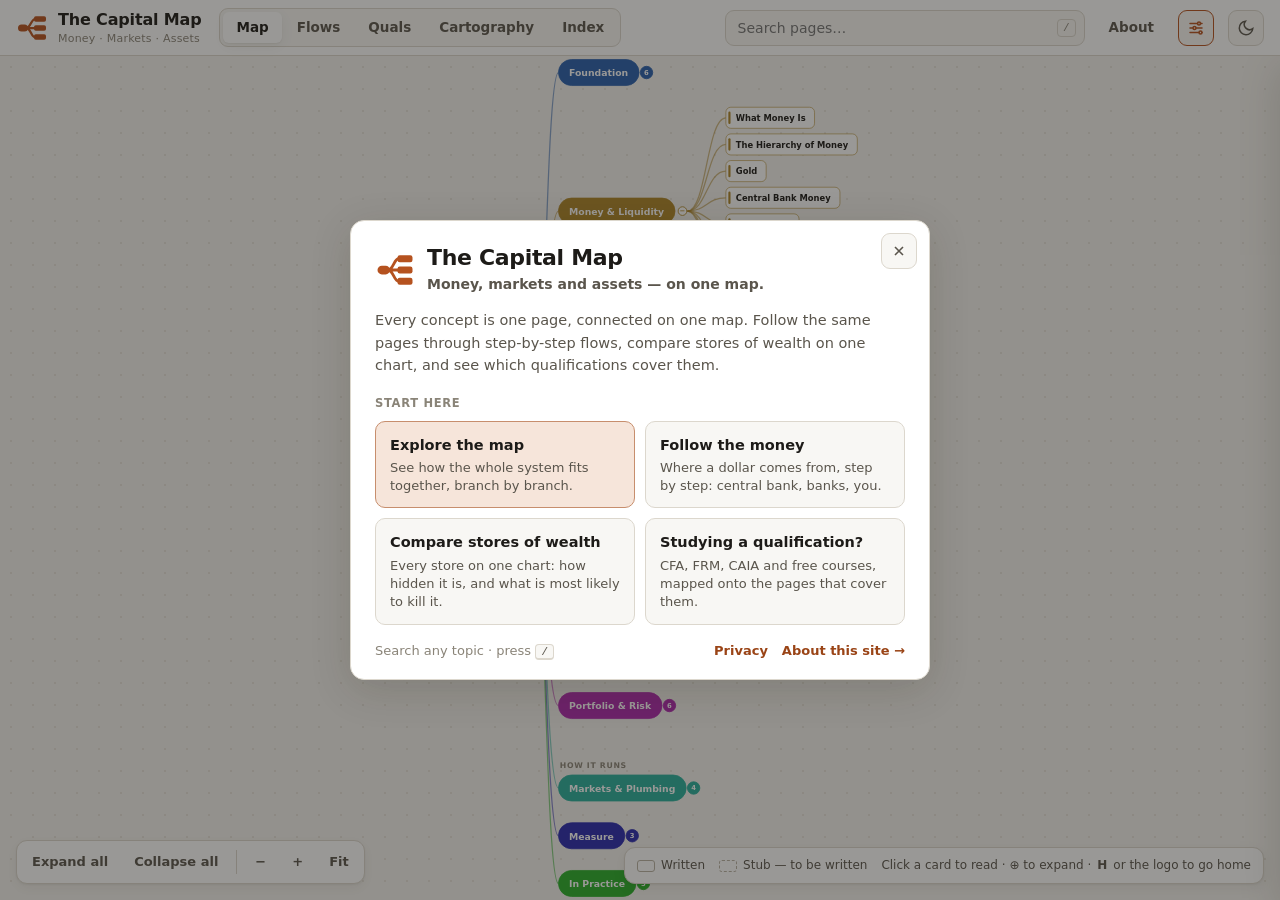
==== index.html @ 1746339b "Merge pull request #10 from wenflip/personal-real-branch Write Human & Social Capital and Real Asset" ====
<!doctype html>
<html lang="en">
<head>
  <meta charset="utf-8">
  <meta name="viewport" content="width=device-width, initial-scale=1">
  <meta name="robots" content="noindex, nofollow, noarchive">
  <title>The Capital Map</title>
  <meta name="description" content="A free, independent reference to money, markets and assets: one connected map of cash, bonds, stocks, real estate, gold and crypto — what each is, and what can kill it.">
  <!-- Link previews (social networks, messaging apps). og:url and og:image must be absolute: change both if the site address changes. -->
  <meta property="og:type" content="website">
  <meta property="og:site_name" content="The Capital Map">
  <meta property="og:title" content="The Capital Map — money, markets and assets on one map">
  <meta property="og:description" content="One connected map of money, markets and assets: what each store of wealth is, whose liability it is, and what can kill it.">
  <meta property="og:url" content="https://thecapitalmap.pages.dev/">
  <meta property="og:image" content="https://thecapitalmap.pages.dev/assets/share.png">
  <meta property="og:image:width" content="1200">
  <meta property="og:image:height" content="630">
  <meta property="og:image:alt" content="The Capital Map: a mind map of money, markets and assets.">
  <meta name="twitter:card" content="summary_large_image">
  <link rel="icon" href="assets/favicon.svg" type="image/svg+xml">
  <link rel="icon" href="assets/favicon-32.png" type="image/png" sizes="32x32">
  <link rel="apple-touch-icon" href="assets/apple-touch-icon.png">
  <meta name="theme-color" content="#b5521f">
  <link rel="stylesheet" href="assets/styles.css">
</head>
<body>
  <header class="topbar">
    <a class="brand" id="home-btn" href="#/map" title="Home — back to the start (H)" aria-label="The Capital Map — home">
      <svg class="brand-mark" viewBox="0 0 64 64" aria-hidden="true">
        <path d="M20 32 C30 32 30 14 38 14 M20 32 L38 32 M20 32 C30 32 30 50 38 50" fill="none" stroke="currentColor" stroke-width="4.5" stroke-linecap="round"/>
        <rect x="4" y="25" width="20" height="14" rx="7" fill="currentColor"/>
        <rect x="36" y="8.5" width="24" height="11" rx="3.5" fill="currentColor"/>
        <rect x="36" y="26.5" width="24" height="11" rx="3.5" fill="currentColor"/>
        <rect x="36" y="44.5" width="24" height="11" rx="3.5" fill="currentColor"/>
      </svg>
      <div class="brand-text">The Capital Map<small>Money · Markets · Assets</small></div>
    </a>
    <nav class="tabs" aria-label="Views">
      <button class="tab" data-view="map" title="Map — press again to go home">Map</button>
      <button class="tab" data-view="flows">Flows</button>
      <button class="tab" data-view="jobs" hidden>Jobs</button>
      <button class="tab" data-view="quals" title="Qualifications">Quals</button>
      <button class="tab" data-view="cartography" title="Cartography of Wealth: stores plotted by risk"><span class="tab-long">Cartography</span><span class="tab-short">Chart</span></button>
      <button class="tab" data-view="index">Index</button>
    </nav>
    <div class="focus-chip" id="focus-chip" hidden>
      <button class="fc-main" data-path="" title="Job focus — open this job">Focus: <b id="focus-chip-label"></b></button>
      <button class="fc-x" id="focus-chip-clear" title="Clear role focus" aria-label="Clear role focus">×</button>
    </div>
    <div class="spacer"></div>
    <div class="search">
      <input id="search" type="search" placeholder="Search pages…" autocomplete="off" aria-label="Search">
      <kbd>/</kbd>
      <div id="results" class="results" role="listbox"></div>
    </div>
    <a class="about-btn" id="about-btn" data-view="about" href="#/about" title="What this site is, and what it isn't">About</a>
    <div class="settings">
      <button id="settings-btn" class="icon-btn" title="View settings" aria-label="View settings" aria-haspopup="true">
        <svg width="18" height="18" viewBox="0 0 24 24" fill="none" stroke="currentColor" stroke-width="2" stroke-linecap="round"><path d="M4 6h10M18 6h2M4 12h4M12 12h8M4 18h12M20 18h0"/><circle cx="16" cy="6" r="2"/><circle cx="10" cy="12" r="2"/><circle cx="18" cy="18" r="2"/></svg>
      </button>
      <div id="settings-menu" class="settings-menu" hidden>
        <div class="sm-title">Depth</div>
        <div class="seg">
          <button data-mode="simple">Core</button>
          <button data-mode="normal">Everything</button>
        </div>
        <p class="sm-note"><b>Core</b> is the essentials. <b>Everything</b> adds the advanced layer (marked ◆) and the "Going deeper" sections.</p>
        <div class="sm-title sm-gap">Job focus</div>
        <div class="seg seg-wrap" id="role-seg"></div>
        <p class="sm-note">Highlights the pages a job needs and dims the rest. Open any job on the <b>Jobs</b> tab and press <b>Focus</b>; jobs you mark ★ as a target are listed here.</p>
        <div class="sm-title sm-gap sm-qual">Qualification focus</div>
        <div class="seg seg-wrap sm-qual" id="qual-seg"></div>
        <p class="sm-note sm-qual">Highlights the pages a qualification covers. Its modules are mapped page by page on the <b>Quals</b> tab.</p>
        <a class="sm-about" data-view="about" href="#/about">About The Capital Map — what this is, and what it isn't →</a>
        <a class="sm-privacy" data-view="privacy" href="#/privacy">Privacy</a>
      </div>
    </div>
    <button id="theme-btn" class="icon-btn" title="Toggle light / dark" aria-label="Toggle theme">
      <svg width="18" height="18" viewBox="0 0 24 24" fill="none" stroke="currentColor" stroke-width="2"><path d="M21 12.8A9 9 0 1 1 11.2 3a7 7 0 0 0 9.8 9.8z"/></svg>
    </button>
  </header>

  <section id="map-view" class="view" aria-label="Mind map">
    <svg id="map-svg"><g id="map-root"></g></svg>
    <div class="map-controls">
      <button data-act="expand">Expand all</button>
      <button data-act="collapse">Collapse all</button>
      <span class="sep"></span>
      <button data-act="zoomout" title="Zoom out">−</button>
      <button data-act="zoomin" title="Zoom in">+</button>
      <button data-act="fit">Fit</button>
    </div>
    <div class="legend">
      <span class="legend-stub"><i></i>Written</span>
      <span class="legend-stub"><i class="stub"></i>Stub — to be written</span>
      <span class="legend-adv"><b class="adv-key">◆</b>Advanced layer</span>
      <span class="legend-role"><i class="focus-key"></i>In focus</span>
      <span>Click a card to read · ⊕ to expand · <b>H</b> or the logo to go home</span>
    </div>
  </section>

  <section id="flows-view" class="view"><div class="scroll"><div class="wrap" id="flows-body"></div></div></section>
  <section id="jobs-view" class="view"><div class="scroll"><div class="wrap" id="jobs-body"></div></div></section>
  <section id="quals-view" class="view"><div class="scroll"><div class="wrap" id="quals-body"></div></div></section>
  <section id="cartography-view" class="view"><div class="scroll"><div class="wrap" id="cartography-body"></div></div></section>
  <section id="index-view" class="view"><div class="scroll"><div class="wrap" id="index-body"></div></div></section>
  <section id="about-view" class="view"><div class="scroll"><div class="wrap" id="about-body"></div></div></section>
  <section id="privacy-view" class="view"><div class="scroll"><div class="wrap" id="privacy-body"></div></div></section>

  <aside id="panel" class="panel" aria-label="Page">
    <div class="panel-resize" id="panel-resize" role="separator" aria-orientation="vertical" aria-label="Drag to resize the page panel" title="Drag to resize · double-click to reset"></div>
    <div class="panel-bar">
      <div class="crumbs" id="crumbs"></div>
      <button class="icon-btn" id="panel-close" title="Close (Esc)" aria-label="Close page">
        <svg width="16" height="16" viewBox="0 0 24 24" fill="none" stroke="currentColor" stroke-width="2.4"><path d="M6 6l12 12M18 6L6 18"/></svg>
      </button>
    </div>
    <div class="panel-body" id="panel-body"></div>
  </aside>

  <!-- Welcome guide: first visit to the home page only (never on a deep link). Reopen it from About. -->
  <div class="wc" id="welcome" hidden>
    <div class="wc-backdrop" id="wc-backdrop"></div>
    <div class="wc-card" role="dialog" aria-modal="true" aria-labelledby="wc-title" aria-describedby="wc-desc" tabindex="-1">
      <button class="icon-btn wc-x" id="wc-close" title="Close (Esc)" aria-label="Close the welcome guide">
        <svg width="16" height="16" viewBox="0 0 24 24" fill="none" stroke="currentColor" stroke-width="2.4"><path d="M6 6l12 12M18 6L6 18"/></svg>
      </button>
      <div class="wc-brand">
        <svg class="brand-mark" viewBox="0 0 64 64" aria-hidden="true">
          <path d="M20 32 C30 32 30 14 38 14 M20 32 L38 32 M20 32 C30 32 30 50 38 50" fill="none" stroke="currentColor" stroke-width="4.5" stroke-linecap="round"/>
          <rect x="4" y="25" width="20" height="14" rx="7" fill="currentColor"/>
          <rect x="36" y="8.5" width="24" height="11" rx="3.5" fill="currentColor"/>
          <rect x="36" y="26.5" width="24" height="11" rx="3.5" fill="currentColor"/>
          <rect x="36" y="44.5" width="24" height="11" rx="3.5" fill="currentColor"/>
        </svg>
        <div>
          <h2 id="wc-title">The Capital Map</h2>
          <p class="wc-tag">Money, markets and assets — on one map.</p>
        </div>
      </div>
      <p class="wc-desc" id="wc-desc">Every concept is one page, connected on one map. Follow the same pages through step-by-step flows, compare stores of wealth on one chart, and see which qualifications cover them.</p>
      <div class="wc-label" id="wc-start">Start here</div>
      <nav class="wc-choices" aria-labelledby="wc-start">
        <a class="wc-choice primary" href="#/map" data-wc="map"><b>Explore the map</b><span>See how the whole system fits together, branch by branch.</span></a>
        <a class="wc-choice" href="#/flows/where-money-comes-from" data-wc="flow"><b>Follow the money</b><span>Where a dollar comes from, step by step: central bank, banks, you.</span></a>
        <a class="wc-choice" href="#/cartography" data-wc="cartography"><b>Compare stores of wealth</b><span>Every store on one chart: how hidden it is, and what is most likely to kill it.</span></a>
        <a class="wc-choice" href="#/quals" data-wc="quals"><b>Studying a qualification?</b><span>CFA, FRM, CAIA and free courses, mapped onto the pages that cover them.</span></a>
      </nav>
      <p class="wc-foot"><span>Search any topic<span class="wc-kbd"> · press <kbd>/</kbd></span></span><span class="wc-links"><a href="#/privacy" data-wc="privacy">Privacy</a><a href="#/about" data-wc="about">About this site →</a></span></p>
    </div>
  </div>

  <script src="data.js"></script>
  <script src="assets/app.js"></script>
</body>
</html>
---- assets/styles.css ----
/* The Supply Map — styles */
:root {
  --bg: #f4f2ee;
  --bg-grid: #e6e2da;
  --surface: #ffffff;
  --surface-2: #f8f7f4;
  --border: #dcd7cd;
  --border-strong: #b9b2a4;
  --text: #1d1b18;
  --text-2: #5a554c;
  --text-3: #8a8478;
  --accent: #b5521f;
  --accent-soft: #f6e5da;
  --link: #9a4416;
  --shadow: 0 1px 2px rgba(40, 30, 10, .06), 0 4px 14px rgba(40, 30, 10, .06);
  --shadow-lg: 0 10px 40px rgba(40, 30, 10, .16);
  --code-bg: #f1eee8;
  --header-h: 56px;
  --panel-min: 540px;
  --panel-w: var(--panel-custom, var(--panel-min));
  --radius: 10px;
  --font: "Segoe UI", system-ui, -apple-system, "Helvetica Neue", Arial, sans-serif;
  --mono: "Cascadia Mono", "SF Mono", Consolas, "Liberation Mono", monospace;
  --l: 42%; --s: 62%;            /* branch colour lightness / saturation */
  --l-soft: 94%;
  --on-color: #ffffff;
}
@media (prefers-color-scheme: dark) {
  :root:not([data-theme="light"]) {
    --bg: #15171a; --bg-grid: #23262b; --surface: #1d2024; --surface-2: #23272c;
    --border: #33373e; --border-strong: #4a5059; --text: #ece9e3; --text-2: #b4afa6; --text-3: #7f7a72;
    --accent: #e58a55; --accent-soft: #3a2a20; --link: #f0a070; --code-bg: #2a2e34;
    --shadow: 0 1px 2px rgba(0,0,0,.3), 0 4px 14px rgba(0,0,0,.25); --shadow-lg: 0 10px 40px rgba(0,0,0,.5);
    --l: 64%; --s: 55%; --l-soft: 20%; --on-color: #15171a;
  }
}
:root[data-theme="dark"] {
  --bg: #15171a; --bg-grid: #23262b; --surface: #1d2024; --surface-2: #23272c;
  --border: #33373e; --border-strong: #4a5059; --text: #ece9e3; --text-2: #b4afa6; --text-3: #7f7a72;
  --accent: #e58a55; --accent-soft: #3a2a20; --link: #f0a070; --code-bg: #2a2e34;
  --shadow: 0 1px 2px rgba(0,0,0,.3), 0 4px 14px rgba(0,0,0,.25); --shadow-lg: 0 10px 40px rgba(0,0,0,.5);
  --l: 64%; --s: 55%; --l-soft: 20%; --on-color: #15171a;
}

* { box-sizing: border-box; }
html, body { margin: 0; height: 100%; }
body {
  background: var(--bg); color: var(--text); font-family: var(--font);
  font-size: 15px; line-height: 1.55; overflow: hidden;
  -webkit-font-smoothing: antialiased;
}
button { font: inherit; color: inherit; cursor: pointer; }

:where(a) { color: var(--link); }
/* Navigation elements are real links (so Ctrl/Cmd+click opens a new tab) but look exactly like the buttons
   they replaced. :where() keeps this at zero specificity, so every class-based rule still wins. */
:where(a:not(.wl)[data-page], a[data-path], a[data-qual], a[data-flow], a[data-mapto], a.result) {
  color: inherit; text-decoration: none; cursor: pointer; font: inherit; display: inline-block; box-sizing: border-box;
}
/* buttons centre their content vertically when stretched by a grid; the card links that replaced them do the same */
a.flow-card { display: flex; flex-direction: column; justify-content: center; }
a.flow-card .meta > .progress:first-child { margin-top: 0; }   /* margins no longer collapse inside a flex card */

/* ---------- Header ---------- */
.topbar {
  position: fixed; inset: 0 0 auto 0; height: var(--header-h); z-index: 30;
  display: flex; align-items: center; gap: 14px; padding: 0 16px;
  background: var(--surface); border-bottom: 1px solid var(--border);
}
.brand { display: flex; align-items: center; gap: 10px; font-weight: 800; font-size: 16px; letter-spacing: -.01em; white-space: nowrap; }
.brand-mark { width: 32px; height: 32px; color: var(--accent); flex: none; }
.brand small { display: block; font-weight: 500; color: var(--text-3); font-size: 11px; letter-spacing: .02em; margin-top: -3px; }
.tabs { display: flex; gap: 2px; background: var(--surface-2); border: 1px solid var(--border); border-radius: 9px; padding: 3px; }
.tab {
  border: 0; background: transparent; padding: 5px 13px; border-radius: 6px;
  color: var(--text-2); font-weight: 600; font-size: 13.5px;
}
.tab:hover { color: var(--text); }
.tab.active { background: var(--surface); color: var(--text); box-shadow: var(--shadow); }
.spacer { flex: 1; }

.search { position: relative; width: min(360px, 34vw); }
.search input {
  width: 100%; height: 36px; border-radius: 9px; border: 1px solid var(--border);
  background: var(--surface-2); color: var(--text); padding: 0 34px 0 12px; font: inherit; font-size: 14px; outline: none;
}
.search input:focus { border-color: var(--accent); background: var(--surface); }
.search kbd {
  position: absolute; right: 9px; top: 9px; font-family: var(--mono); font-size: 11px; color: var(--text-3);
  border: 1px solid var(--border); border-radius: 4px; padding: 0 5px; line-height: 16px;
}
.results {
  position: absolute; top: 42px; left: 0; right: 0; max-height: 60vh; overflow: auto;
  background: var(--surface); border: 1px solid var(--border); border-radius: 10px; box-shadow: var(--shadow-lg);
  padding: 4px; display: none;
}
.results.open { display: block; }
.result { display: block; width: 100%; text-align: left; border: 0; background: transparent; padding: 8px 10px; border-radius: 7px; }
.result.sel, .result:hover { background: var(--accent-soft); }
.result .r-title { font-weight: 600; display: flex; gap: 8px; align-items: center; }
.result .r-sub { font-size: 12.5px; color: var(--text-2); white-space: nowrap; overflow: hidden; text-overflow: ellipsis; }
.result .r-dot { width: 8px; height: 8px; border-radius: 50%; flex: none; }
.results .empty { padding: 10px; color: var(--text-3); font-size: 13px; }
.icon-btn {
  width: 36px; height: 36px; border-radius: 9px; border: 1px solid var(--border); background: var(--surface-2);
  display: grid; place-items: center; color: var(--text-2);
}
.icon-btn:hover { color: var(--text); border-color: var(--border-strong); }

/* ---------- Views ---------- */
.view { position: fixed; top: var(--header-h); left: 0; right: 0; bottom: 0; display: none; }
.view.active { display: block; }
body.panel-open .view { right: var(--panel-w); }

/* Map */
#map-view { overflow: hidden; cursor: grab; touch-action: none;
  background-color: var(--bg);
  background-image: radial-gradient(var(--bg-grid) 1.2px, transparent 1.2px);
  background-size: 22px 22px; }
#map-view.dragging { cursor: grabbing; }
#map-svg { width: 100%; height: 100%; display: block; user-select: none; }
.link-path { fill: none; stroke-width: 2; opacity: .55; }
.node { cursor: pointer; }
.node-box { stroke-width: 1.2; transition: filter .15s; }
.node:hover .node-box { filter: drop-shadow(0 3px 8px rgba(0,0,0,.18)); }
.node-label { font-size: 13.5px; font-weight: 600; fill: var(--text); dominant-baseline: central; pointer-events: none; }
.node-sub { font-size: 11px; fill: var(--text-3); font-family: var(--mono); dominant-baseline: central; pointer-events: none; }
.node.stub .node-label { fill: var(--text-3); font-weight: 500; }
.node.stub .node-box { stroke-dasharray: 4 3; }
.node.root .node-label { font-size: 17px; font-weight: 800; fill: var(--surface); }
.node.branch .node-label { font-size: 15px; font-weight: 700; fill: var(--on-color); }
.node.selected .node-box { stroke: var(--text) !important; stroke-width: 2.4; }
.node.hit .node-box { stroke: var(--accent) !important; stroke-width: 2.4; }
.toggle { cursor: pointer; }
.toggle circle { stroke-width: 1.4; }
.toggle text { font-size: 11px; font-weight: 700; dominant-baseline: central; text-anchor: middle; pointer-events: none; }
.toggle:hover circle { stroke-width: 2.4; }

.map-controls {
  position: absolute; left: 16px; bottom: 16px; display: flex; gap: 6px; flex-wrap: wrap;
  background: var(--surface); border: 1px solid var(--border); border-radius: 11px; padding: 5px; box-shadow: var(--shadow);
}
.map-controls button {
  border: 0; background: transparent; padding: 6px 10px; border-radius: 7px; font-size: 13px; font-weight: 600; color: var(--text-2);
}
.map-controls button:hover { background: var(--surface-2); color: var(--text); }
.map-controls .sep { width: 1px; background: var(--border); margin: 4px 2px; }
.legend {
  position: absolute; right: 16px; bottom: 16px; background: var(--surface); border: 1px solid var(--border);
  border-radius: 11px; padding: 8px 12px; box-shadow: var(--shadow); font-size: 12px; color: var(--text-2);
  display: flex; gap: 14px; align-items: center;
}
.legend span { display: inline-flex; align-items: center; gap: 6px; }
.legend i { width: 18px; height: 12px; border-radius: 3px; border: 1.5px solid var(--border-strong); background: var(--surface); }
.legend i.stub { border-style: dashed; }

/* Scrollable views (flows, index) */
.scroll { overflow: auto; height: 100%; }
.wrap { max-width: 1180px; margin: 0 auto; padding: 28px 24px 80px; }
.view-title { font-size: 26px; font-weight: 800; letter-spacing: -.02em; margin: 0 0 4px; }
.view-sub { color: var(--text-2); margin: 0 0 24px; }

/* Flow list */
.flow-cards { display: grid; grid-template-columns: repeat(auto-fill, minmax(280px, 1fr)); gap: 14px; }
.flow-card {
  text-align: left; border: 1px solid var(--border); background: var(--surface); border-radius: var(--radius);
  padding: 16px 18px; box-shadow: var(--shadow);
}
.flow-card:hover { border-color: var(--accent); }
.flow-card h3 { margin: 0 0 4px; font-size: 16px; }
.flow-card p { margin: 0; color: var(--text-2); font-size: 13.5px; }
.flow-card .meta { margin-top: 10px; font-size: 12px; color: var(--text-3); }

/* Flow detail */
.back { border: 0; background: none; color: var(--text-2); padding: 0; margin-bottom: 10px; font-weight: 600; font-size: 13px; }
.back:hover { color: var(--text); }
.flow-intro { color: var(--text-2); max-width: 820px; }
.flow-intro p { margin: 0 0 10px; }
.lanes { margin: 20px 0 24px; overflow-x: auto; padding-bottom: 8px; }
.lane-grid { display: grid; gap: 0; min-width: max-content; }
.lane-label {
  position: sticky; left: 0; z-index: 2; background: var(--bg);
  font-size: 11px; font-weight: 700; text-transform: uppercase; letter-spacing: .06em; color: var(--text-3);
  padding: 10px 14px 10px 0; display: flex; align-items: center; border-top: 1px solid var(--border);
}
.lane-label.head { border-top: 0; }
.step-head { padding: 0 10px 10px; position: relative; }
.step-card {
  width: 168px; border: 1.5px solid var(--border); background: var(--surface); border-radius: 10px; padding: 10px 12px;
  text-align: left; box-shadow: var(--shadow); display: block; position: relative;
}
.step-card.linked:hover { border-color: var(--accent); }
.step-card .n { font-size: 11px; font-weight: 800; color: var(--accent); letter-spacing: .05em; }
.step-card .t { font-weight: 700; font-size: 14px; line-height: 1.3; }
.step-head:not(.last)::after {
  content: ""; position: absolute; right: -7px; top: 34px; width: 14px; height: 2px; background: var(--border-strong);
}
.step-head:not(.last)::before {
  content: ""; position: absolute; right: -8px; top: 30px; border: 5px solid transparent; border-left: 7px solid var(--border-strong);
}
.cell { padding: 10px; font-size: 13px; border-top: 1px solid var(--border); color: var(--text-2); width: 188px; }
.cell code, .cell.mono { font-family: var(--mono); font-size: 12.5px; color: var(--text); }
.cell.yes { color: var(--text); font-weight: 600; }
.cell .none { color: var(--text-3); }

/* Index */
.index-grid { columns: 3 300px; column-gap: 28px; }
.index-group { break-inside: avoid; margin-bottom: 22px; }
.index-group h3 { margin: 0 0 6px; font-size: 13px; text-transform: uppercase; letter-spacing: .06em; display: flex; align-items: center; gap: 8px; }
.index-group h3 i { width: 10px; height: 10px; border-radius: 3px; }
.index-group :is(button, a) {
  display: block; width: 100%; text-align: left; border: 0; background: none; padding: 3px 0; color: var(--text);
  font-size: 14px;
}
.index-group :is(button, a):hover { color: var(--link); }
.index-group :is(button, a).stub { color: var(--text-3); }
.index-group :is(button, a) .tc { font-family: var(--mono); font-size: 11.5px; color: var(--text-3); margin-left: 6px; }
.tcode-table { width: 100%; border-collapse: collapse; font-size: 14px; background: var(--surface); border-radius: var(--radius); overflow: hidden; box-shadow: var(--shadow); }
.tcode-table th, .tcode-table td { text-align: left; padding: 7px 12px; border-bottom: 1px solid var(--border); }
.tcode-table th { font-size: 12px; text-transform: uppercase; letter-spacing: .05em; color: var(--text-3); background: var(--surface-2); }
.tcode-table td:first-child { font-family: var(--mono); font-weight: 700; white-space: nowrap; }
.tcode-table :is(button, a) { border: 0; background: none; padding: 0; color: var(--link); text-align: left; }
h2.section { font-size: 18px; margin: 34px 0 12px; }

/* ---------- Page panel ---------- */
.panel {
  position: fixed; top: var(--header-h); right: 0; bottom: 0; width: var(--panel-w); z-index: 20;
  background: var(--surface); border-left: 1px solid var(--border); box-shadow: var(--shadow-lg);
  transform: translateX(100%); transition: transform .22s ease; display: flex; flex-direction: column;
}
body.panel-open .panel { transform: none; }
.panel-bar { display: flex; align-items: center; gap: 6px; padding: 10px 12px 10px 18px; border-bottom: 1px solid var(--border); }
.crumbs { flex: 1; font-size: 12.5px; color: var(--text-3); overflow: hidden; white-space: nowrap; text-overflow: ellipsis; }
.crumbs :is(button, a) { border: 0; background: none; padding: 0; color: var(--text-2); font-size: 12.5px; }
.crumbs :is(button, a):hover { color: var(--link); text-decoration: underline; }
.crumbs .sepr { margin: 0 5px; }
.panel-body { overflow: auto; padding: 20px 26px 60px; flex: 1; }
.p-branch { font-size: 11.5px; font-weight: 800; letter-spacing: .08em; text-transform: uppercase; }
.p-title { font-size: 26px; font-weight: 800; letter-spacing: -.02em; line-height: 1.2; margin: 4px 0 6px; }
.p-summary { color: var(--text-2); margin: 0 0 12px; font-size: 15.5px; }
.chips { display: flex; flex-wrap: wrap; gap: 6px; margin-bottom: 16px; }
.chip {
  font-family: var(--mono); font-size: 12px; padding: 2px 8px; border-radius: 6px;
  background: var(--code-bg); border: 1px solid var(--border); color: var(--text);
}
.chip.fiori { background: transparent; color: var(--text-2); font-family: var(--font); }
.chip.tag { font-family: var(--font); background: transparent; color: var(--text-3); border-style: dashed; }
.stub-note {
  border: 1.5px dashed var(--border-strong); border-radius: 9px; padding: 10px 14px; color: var(--text-2);
  font-size: 13.5px; margin-bottom: 16px; background: var(--surface-2);
}
.content h2 {
  font-size: 12px; text-transform: uppercase; letter-spacing: .08em; color: var(--text-3);
  margin: 26px 0 8px; padding-bottom: 6px; border-bottom: 1px solid var(--border);
}
.content h3 { font-size: 15px; margin: 18px 0 6px; }
.content p { margin: 0 0 10px; }
.content ul, .content ol { margin: 0 0 12px; padding-left: 22px; }
.content li { margin: 3px 0; }
.content code { font-family: var(--mono); font-size: 13px; background: var(--code-bg); padding: 1px 5px; border-radius: 4px; }
.content pre { background: var(--code-bg); padding: 12px 14px; border-radius: 8px; overflow: auto; font-size: 13px; }
.content pre code { background: none; padding: 0; }
.content blockquote {
  margin: 12px 0; padding: 10px 14px; border-left: 4px solid var(--accent); background: var(--accent-soft);
  border-radius: 0 8px 8px 0;
}
.content blockquote p:last-child { margin: 0; }
.tablewrap { overflow-x: auto; margin: 6px 0 14px; }
.content table { border-collapse: collapse; font-size: 13.5px; min-width: 100%; }
.content th, .content td { border: 1px solid var(--border); padding: 6px 9px; text-align: left; vertical-align: top; }
.content th { background: var(--surface-2); font-size: 12.5px; }
a.wl { color: var(--link); text-decoration: none; border-bottom: 1px solid color-mix(in srgb, var(--link) 35%, transparent); font-weight: 600; }
a.wl:hover { border-bottom-color: var(--link); }
.wl.broken { color: #c0392b; text-decoration: line-through; }
.qa { border: 1px solid var(--border); border-radius: 10px; padding: 12px 14px; margin: 10px 0; background: var(--surface-2); }
.qa .q { font-weight: 600; margin: 0 0 6px; }
.qa .q::before { content: "Q  "; color: var(--accent); font-weight: 800; }
.qa summary { cursor: pointer; color: var(--link); font-weight: 600; font-size: 13.5px; }
.qa details p { margin: 8px 0 0; }
.p-section { margin-top: 28px; }
.p-section h4 { font-size: 12px; text-transform: uppercase; letter-spacing: .08em; color: var(--text-3); margin: 0 0 8px; }
.p-list { display: flex; flex-wrap: wrap; gap: 6px; }
.p-list :is(button, a) {
  border: 1px solid var(--border); background: var(--surface-2); border-radius: 7px; padding: 4px 10px; font-size: 13px;
  display: inline-flex; align-items: center; gap: 6px;
}
.p-list :is(button, a):hover { border-color: var(--accent); }
.p-list :is(button, a).stub { color: var(--text-3); border-style: dashed; }
.p-list .dot { width: 7px; height: 7px; border-radius: 50%; }
.p-list .none { color: var(--text-3); font-size: 13px; }
.panel-actions { display: flex; gap: 8px; margin: 30px 0 18px; }
.btn {
  border: 1px solid var(--border); background: var(--surface-2); border-radius: 8px; padding: 6px 12px; font-size: 13px; font-weight: 600;
}
.btn:hover { border-color: var(--accent); }
.footer-note { margin-top: 8px; font-size: 11.5px; color: var(--text-3); }

/* ---------- Small screens ---------- */
@media (max-width: 860px) {
  :root { --panel-w: 100vw; }
  body.panel-open .view { right: 0; }
  .brand small, .search kbd, .legend { display: none; }
  .search { width: auto; flex: 1; }
  .spacer { display: none; }
  .tab { padding: 5px 9px; }
  .topbar { gap: 8px; padding: 0 10px; }
  .brand-text { display: none; }
}

body.panel-open .legend { display: none; }
#flows-view .wrap { max-width: 1420px; }
.flow-intro { max-width: 860px; }
.index-group h3 :is(button, a) { all: unset; cursor: pointer; }
.index-group h3 :is(button, a):hover { color: var(--link); }
.flow-area { margin: 26px 0 12px; font-size: 13px; text-transform: uppercase; letter-spacing: .07em; color: var(--text-3); }
.flow-area:first-of-type { margin-top: 6px; }
.lanes-wrap { position: relative; }
.lanes-wrap.fade::after {
  content: ""; position: absolute; top: 0; right: 0; bottom: 8px; width: 70px; pointer-events: none;
  background: linear-gradient(to right, transparent, var(--bg));
}
.lanes-hint { margin: 18px 0 -10px; font-size: 12.5px; font-weight: 600; color: var(--text-3); }

/* Resizable page panel (desktop only) */
.panel-resize {
  position: absolute; left: -5px; top: 0; bottom: 0; width: 10px; z-index: 3;
  cursor: col-resize; touch-action: none;
}
.panel-resize::after {
  content: ""; position: absolute; left: 4px; top: 0; bottom: 0; width: 2px;
  background: transparent; transition: background .15s;
}
.panel-resize:hover::after, body.resizing .panel-resize::after { background: var(--accent); }
body.resizing { cursor: col-resize; user-select: none; }
body.resizing .panel, body.resizing .view { transition: none; }
@media (max-width: 860px) { .panel-resize { display: none; } }

/* ---------- View mode ---------- */
.settings { position: relative; }
#settings-btn.on { color: var(--accent); border-color: var(--accent); }
.settings-menu {
  position: absolute; right: 0; top: 44px; width: 270px; z-index: 40;
  background: var(--surface); border: 1px solid var(--border); border-radius: 12px; box-shadow: var(--shadow-lg); padding: 12px;
}
.sm-title { font-size: 11px; font-weight: 800; letter-spacing: .08em; text-transform: uppercase; color: var(--text-3); margin-bottom: 8px; }
.seg { display: flex; background: var(--surface-2); border: 1px solid var(--border); border-radius: 9px; padding: 3px; }
.seg button { flex: 1; border: 0; background: transparent; padding: 6px 8px; border-radius: 6px; font-weight: 600; font-size: 13px; color: var(--text-2); }
.seg button.active { background: var(--surface); color: var(--text); box-shadow: var(--shadow); }
.sm-note { margin: 10px 0 0; font-size: 12.5px; color: var(--text-2); line-height: 1.5; }
.adv-mark { stroke: var(--surface); stroke-width: 1.5; }
.adv-pill { display: inline-block; font-size: 11px; font-weight: 800; letter-spacing: .06em; text-transform: uppercase; color: var(--accent); border: 1.5px solid var(--accent); border-radius: 6px; padding: 1px 7px; margin: 0 0 12px; }
.adv-tag { font-size: 10.5px; font-weight: 700; text-transform: uppercase; letter-spacing: .05em; color: var(--accent); }
.adv-note .linkish { border: 0; background: none; padding: 0; color: var(--link); font-weight: 700; text-decoration: underline; }
.deeper { margin-top: 30px; padding: 4px 16px 10px; border: 1.5px dashed color-mix(in srgb, var(--accent) 55%, transparent); border-radius: 12px; background: color-mix(in srgb, var(--accent-soft) 45%, transparent); }
.deeper-tag { display: inline-block; margin-top: 12px; font-size: 11px; font-weight: 800; letter-spacing: .07em; text-transform: uppercase; color: var(--accent); }
.deeper > h2:first-of-type { margin-top: 6px; }
.index-group :is(button, a).adv::after { content: " ◆"; color: var(--accent); font-size: 10px; }
.flow-card.adv h3::after { content: " ◆"; color: var(--accent); font-size: 12px; }
/* Simplified: hide the advanced layer everywhere */
body.simple .deeper { display: none; }
body.simple a.wl[data-adv] { color: inherit; border-bottom: 0; font-weight: inherit; pointer-events: none; cursor: text; }

.legend .adv-key { color: var(--accent, #c2410c); font-size: 11px; }
body.simple .legend-adv { display: none; }

/* ---------- Role focus ---------- */
.sm-gap { margin-top: 16px; }
.seg-wrap { flex-wrap: wrap; gap: 2px; }
.seg-wrap button { flex: 1 1 auto; white-space: nowrap; }
.settings-menu { width: 300px; }
.node.dim { opacity: .2; }
.node.dim:hover { opacity: .7; }
.link-path.dim { opacity: .12; }
.node.focus.leaf .node-box { stroke-width: 2.4; }
.known-mark { fill: none; stroke: #2f9e5b; stroke-width: 2.4; stroke-linecap: round; stroke-linejoin: round; }
.legend-role { display: none !important; }
body.role-on .legend-role { display: inline-flex !important; }
.legend i.focus-key { border-width: 2.4px; }
.index-group :is(button, a).dim { opacity: .35; }
.index-group :is(button, a).focus { font-weight: 650; }
.focus-chip { display: inline-flex; align-items: stretch; margin-left: 10px; border: 1.5px solid var(--accent); border-radius: 999px; overflow: hidden; background: var(--accent-soft); }
.focus-chip[hidden] { display: none; }
.focus-chip button { border: 0; background: transparent; color: var(--accent); font-size: 12.5px; font-weight: 600; padding: 4px 10px; cursor: pointer; }
.focus-chip .fc-x { padding: 4px 10px 4px 4px; font-size: 16px; line-height: 1; }
.focus-chip button:hover { background: color-mix(in srgb, var(--accent) 12%, transparent); }
.role-bar { display: flex; flex-wrap: wrap; align-items: center; gap: 8px 14px; margin: 0 0 16px; padding: 8px 12px; border: 1px solid var(--border); border-left: 3px solid var(--accent); border-radius: 8px; background: var(--surface-2); font-size: 13px; }
.role-bar.off { border-left-color: var(--border-strong); color: var(--text-3); }
.role-bar .rb-path { border: 0; background: none; padding: 0; font-weight: 700; color: var(--accent); cursor: pointer; }
.role-bar .rb-known { display: inline-flex; align-items: center; gap: 6px; color: var(--text-2); cursor: pointer; }
.role-bar .rb-nav { margin-left: auto; display: inline-flex; gap: 6px; }
.role-bar .rb-nav :is(button, a) { border: 1px solid var(--border); background: var(--surface); border-radius: 6px; padding: 2px 9px; font-size: 12.5px; font-weight: 600; color: var(--text-2); cursor: pointer; }
.role-bar .rb-nav :is(button, a):hover { color: var(--text); border-color: var(--border-strong); }
.path-card .meta { width: 100%; }
.path-card.current { border-color: var(--accent); }
.progress { height: 6px; border-radius: 3px; background: var(--surface-2); border: 1px solid var(--border); overflow: hidden; margin-top: 8px; }
.progress i { display: block; height: 100%; background: #2f9e5b; }
.progress-txt { margin-top: 5px; font-size: 12px; color: var(--text-3); }
.path-intro { max-width: 820px; }
.path-actions { display: flex; flex-wrap: wrap; align-items: center; gap: 14px 24px; margin: 14px 0 6px; }
.path-progress { min-width: 220px; flex: 0 1 320px; }
.btn.ghost { background: transparent; color: var(--accent); border-color: var(--accent); cursor: default; }
.path-list { list-style: none; margin: 0; padding: 0; max-width: 900px; }
.path-item { display: grid; grid-template-columns: 22px 28px minmax(180px, 320px) 1fr; align-items: baseline; gap: 4px 10px; padding: 7px 4px; border-bottom: 1px solid var(--border); }
.path-item input { margin: 0; transform: translateY(2px); cursor: pointer; }
.path-item .pi-n { font-size: 12px; color: var(--text-3); font-variant-numeric: tabular-nums; text-align: right; }
.path-item .pi-title { all: unset; cursor: pointer; font-weight: 600; display: inline-flex; align-items: baseline; gap: 7px; }
.path-item .pi-title:hover { color: var(--link); }
.path-item .pi-title .dot { width: 8px; height: 8px; border-radius: 50%; flex: none; transform: translateY(-1px); }
.path-item .pi-note { font-size: 13px; color: var(--text-2); }
.path-item .pi-note.muted { color: var(--text-3); }
.path-item.is-known .pi-title { color: var(--text-3); text-decoration: line-through; text-decoration-color: color-mix(in srgb, var(--text-3) 50%, transparent); }
body.simple .path-item.hidden-adv { opacity: .55; }
@media (max-width: 700px) {
  .path-item { grid-template-columns: 22px 24px 1fr; }
  .path-item .pi-note { grid-column: 3; }
  .focus-chip { display: none !important; }
}
@media (max-width: 860px) { .search { min-width: 0; flex: 1 1 0; } }
@media (max-width: 480px) {
  .topbar { gap: 6px; padding: 0 8px; }
  .tabs { padding: 2px; }
  .tab { padding: 5px 7px; font-size: 13px; }
  .search input { padding: 0 8px; }
}
/* Phone: search collapses to an icon and expands over the bar when tapped */
@media (max-width: 480px) {
  .search { flex: 0 0 36px; }
  .search input {
    padding: 0; color: transparent; cursor: pointer;
    background-image: url("data:image/svg+xml,%3Csvg xmlns='http://www.w3.org/2000/svg' width='16' height='16' viewBox='0 0 24 24' fill='none' stroke='%23888' stroke-width='2.4' stroke-linecap='round'%3E%3Ccircle cx='11' cy='11' r='7'/%3E%3Cpath d='M20 20l-4-4'/%3E%3C/svg%3E");
    background-repeat: no-repeat; background-position: center;
  }
  .search input::placeholder { color: transparent; }
  .search:focus-within { position: absolute; left: 8px; right: 8px; top: 10px; z-index: 50; flex: none; width: auto; }
  .search:focus-within input { padding: 0 12px 0 34px; color: var(--text); background-image: url("data:image/svg+xml,%3Csvg xmlns='http://www.w3.org/2000/svg' width='16' height='16' viewBox='0 0 24 24' fill='none' stroke='%23888' stroke-width='2.4' stroke-linecap='round'%3E%3Ccircle cx='11' cy='11' r='7'/%3E%3Cpath d='M20 20l-4-4'/%3E%3C/svg%3E"); background-repeat: no-repeat; background-position: 11px center; cursor: text; }
  .search:focus-within input::placeholder { color: var(--text-3); }
}
@media (max-width: 380px) { .brand { display: none; } }
/* Five tabs + search + settings + theme must fit on a phone: drop the logo, tighten tabs and icon buttons */
@media (max-width: 480px) {
  .brand { display: none; }
  .tab { padding: 5px 6px; font-size: 12.5px; }
  .topbar .icon-btn { width: 34px; height: 34px; }
  .search { flex: 0 0 34px; }
  .search input { height: 34px; }
}
@media (max-width: 370px) {
  .topbar { gap: 4px; padding: 0 6px; }
  .tab { padding: 5px 5px; font-size: 12px; }
}

/* ---------- Qualifications ---------- */
.sm-qual[hidden] { display: none !important; }
.p-quals { display: flex; flex-wrap: wrap; align-items: center; gap: 6px; margin: -6px 0 16px; }
.p-quals .pq-label { font-size: 11.5px; font-weight: 800; letter-spacing: .06em; text-transform: uppercase; color: var(--text-3); margin-right: 2px; }
.chip.qual { font-family: var(--font); font-weight: 600; background: var(--accent-soft, transparent); border-color: color-mix(in srgb, var(--accent) 45%, var(--border)); color: var(--text); cursor: pointer; }
.chip.qual:hover { border-color: var(--accent); }
.result .r-dot.qual-dot { background: transparent; border: 2px solid var(--accent); width: 9px; height: 9px; }
.mod-jumps { display: flex; flex-wrap: wrap; gap: 6px; margin: 18px 0 0; }
.mod-jump { border: 1px solid var(--border); background: var(--surface); border-radius: 6px; padding: 3px 9px; font-size: 12.5px; font-weight: 700; color: var(--text-2); cursor: pointer; }
.mod-jump:hover { color: var(--text); border-color: var(--border-strong); }
h2.section.mod-head { display: flex; flex-wrap: wrap; align-items: baseline; gap: 4px 14px; scroll-margin-top: 12px; }
.mod-count { font-size: 12.5px; font-weight: 600; color: var(--text-3); }

/* ---------- Home (logo) ---------- */
a.brand { color: var(--text); text-decoration: none; cursor: pointer; border-radius: 9px; padding: 2px 4px; margin-left: -4px; }
a.brand:hover .brand-mark { opacity: .8; }
a.brand:focus-visible { outline: 2px solid var(--accent); outline-offset: 2px; }

/* ---------- Jobs: job ladder chart ---------- */
.job-grid { display: grid; grid-template-columns: 78px repeat(4, minmax(0, 1fr)); gap: 22px 14px; align-items: stretch; margin-top: 18px; }
.jl { display: flex; flex-direction: column; justify-content: center; font-size: 12px; color: var(--text-3); line-height: 1.25; }
.jl b { font-size: 15px; color: var(--text-2); }
.jl-head { min-height: 0; }
.jhead { font-size: 11.5px; font-weight: 800; letter-spacing: .07em; text-transform: uppercase; text-align: center; color: var(--jc); border: 1px solid color-mix(in srgb, var(--jc) 45%, var(--border)); border-radius: 8px; padding: 6px 4px; background: color-mix(in srgb, var(--jc) 8%, var(--surface)); align-self: center; }
.jcell { position: relative; display: flex; }
.jcell.jspan { grid-column: 2 / -1; justify-content: center; }
.jcell.jspan .job-card { max-width: 560px; }
.job-card { position: relative; flex: 1; display: flex; flex-direction: column; gap: 4px; text-align: left; padding: 10px 12px 9px 14px; border: 1px solid var(--border); border-left: 4px solid var(--jc); border-radius: 10px; background: var(--surface); color: var(--text); cursor: pointer; font: inherit; box-shadow: var(--shadow); }
.job-card:hover { border-color: var(--jc); }
.job-card.current { outline: 2px solid var(--accent); outline-offset: 1px; }
.job-card.target { background: color-mix(in srgb, var(--jc) 9%, var(--surface)); }
.jc-level { font-size: 11px; font-weight: 700; letter-spacing: .04em; text-transform: uppercase; color: var(--jc); display: flex; justify-content: space-between; gap: 6px; }
.jc-star { color: var(--accent); font-size: 14px; line-height: 1; }
.jc-title { font-weight: 800; font-size: 14.5px; line-height: 1.25; }
.jc-sum { font-size: 12.5px; color: var(--text-2); line-height: 1.35; display: -webkit-box; -webkit-line-clamp: 3; -webkit-box-orient: vertical; overflow: hidden; }
.jc-from { font-size: 11.5px; color: var(--text-3); font-style: italic; }
.jc-foot { margin-top: auto; padding-top: 4px; display: flex; align-items: center; gap: 8px; font-size: 11.5px; color: var(--text-3); font-variant-numeric: tabular-nums; }
.jc-prog { flex: 1; height: 4px; border-radius: 4px; background: var(--surface-2); overflow: hidden; }
.jc-prog i { display: block; height: 100%; background: var(--jc); }
/* ladder connectors: a line from each card up to the row above */
.job-grid .jcell:not(.jspan):not(.jempty) .job-card::before, .jcell.jempty.pass::before { content: ""; position: absolute; left: 50%; top: -22px; height: 22px; border-left: 2px solid color-mix(in srgb, var(--jc) 55%, var(--border)); }
.jcell.jempty { border: 1.5px dashed var(--border); border-radius: 10px; min-height: 44px; align-items: center; justify-content: center; }
.jcell.jempty.pass { border-color: transparent; }
.jcell.jempty.pass::before { top: -22px; bottom: 0; height: auto; }
.jcell.jempty span { font-size: 11.5px; color: var(--text-3); background: var(--bg); padding: 2px 6px; position: relative; }
.jcell.jspan .job-card::before { display: none; }
.job-streams { display: none; margin: 14px 0 0; max-width: 520px; }
.job-targets { display: flex; flex-wrap: wrap; align-items: center; gap: 6px; margin: 10px 0 0; }
/* job page */
.job-aliases { font-size: 14px; color: var(--text-2); margin: 0 0 12px; }
.job-ladder { display: grid; gap: 6px; margin: 4px 0 6px; padding: 10px 12px; border: 1px solid var(--border); border-radius: 10px; background: var(--surface-2); max-width: 820px; }
.jl-row { display: flex; flex-wrap: wrap; align-items: center; gap: 6px 10px; font-size: 13.5px; }
.jl-k { min-width: 170px; font-size: 11.5px; font-weight: 800; letter-spacing: .06em; text-transform: uppercase; color: var(--text-3); }
.job-mini { display: inline-flex; flex-direction: column; align-items: flex-start; border: 1px solid var(--border); border-left: 3px solid var(--jc); border-radius: 8px; background: var(--surface); padding: 3px 10px; font: inherit; font-size: 13px; font-weight: 700; color: var(--text); cursor: pointer; }
.job-mini small { font-size: 10.5px; font-weight: 700; color: var(--jc); text-transform: uppercase; letter-spacing: .04em; }
.job-mini:hover { border-color: var(--jc); }
.path-intro h3 { font-size: 13px; letter-spacing: .06em; text-transform: uppercase; color: var(--text-3); margin: 16px 0 6px; }
.btn.on { border-color: var(--accent); color: var(--accent); }
.btn.primary { background: var(--accent); border-color: var(--accent); color: #fff; }
.btn.primary:hover { filter: brightness(1.06); }
.newonly { display: inline-flex; align-items: center; gap: 6px; font-size: 13.5px; color: var(--text-2); cursor: pointer; }
.tier-head { display: flex; flex-wrap: wrap; align-items: baseline; gap: 4px 12px; }
.tier-badge { font-size: 12px; font-weight: 800; letter-spacing: .06em; text-transform: uppercase; padding: 2px 9px; border-radius: 999px; color: #fff; align-self: center; }
.tier-critical .tier-badge { background: #b3261e; }
.tier-high .tier-badge { background: #b26a00; }
.tier-medium .tier-badge { background: #2f6fa8; }
.from-tag { display: inline-block; font-size: 11px; font-weight: 700; color: var(--text-3); border: 1px solid var(--border); border-radius: 999px; padding: 0 7px; margin-right: 4px; white-space: nowrap; }
.muted { color: var(--text-3); }
@media (max-width: 1100px) { .job-grid { grid-template-columns: 64px repeat(4, minmax(0, 1fr)); gap: 20px 10px; } .jc-sum { -webkit-line-clamp: 2; } }
/* phones: one stream at a time */
@media (max-width: 760px) {
  .job-streams { display: flex; }
  .job-grid { grid-template-columns: 56px 1fr; gap: 20px 10px; }
  .jhead, .jl-head { display: none; }
  .job-grid:not([data-stream="procurement"]) .jcell[data-stream="procurement"],
  .job-grid:not([data-stream="warehouse"]) .jcell[data-stream="warehouse"],
  .job-grid:not([data-stream="planning"]) .jcell[data-stream="planning"],
  .job-grid:not([data-stream="maintenance"]) .jcell[data-stream="maintenance"] { display: none; }
  .jcell.jspan { grid-column: 2; }
  .jl-k { min-width: 0; width: 100%; }
}

/* ---------- About ---------- */
.about-stats { display: grid; grid-template-columns: repeat(4, minmax(0, 1fr)); gap: 12px; margin: 16px 0 8px; max-width: 900px; }
.about-stat { border: 1px solid var(--border); border-radius: var(--radius); background: var(--surface); padding: 12px 14px; display: flex; flex-direction: column; gap: 2px; box-shadow: var(--shadow); }
.about-stat b { font-size: 26px; font-weight: 800; letter-spacing: -.02em; line-height: 1.1; }
.about-stat span { font-weight: 700; font-size: 13px; }
.about-stat small { font-size: 12px; color: var(--text-3); line-height: 1.35; }
.about-body { max-width: 820px; }
.sm-about { display: block; margin-top: 14px; padding-top: 10px; border-top: 1px solid var(--border); font-size: 13px; font-weight: 600; color: var(--accent); text-decoration: none; }
.sm-about:hover { text-decoration: underline; }
.sm-privacy { display: block; margin-top: 6px; font-size: 12.5px; color: var(--text-3); text-decoration: none; }
.sm-privacy:hover { color: var(--text-2); text-decoration: underline; }
.legend span[hidden] { display: none; }
.wc-links { display: inline-flex; gap: 14px; }
a.about-link { color: var(--link); cursor: pointer; font-weight: 600; }
/* Header About link: plain text button beside settings. Phones reach About from settings, Index and the welcome guide. */
a.about-btn { padding: 6px 10px; border-radius: 8px; color: var(--text-2); font-weight: 600; font-size: 13.5px; text-decoration: none; white-space: nowrap; }
a.about-btn:hover { color: var(--text); background: var(--surface-2); }
a.about-btn.active { color: var(--text); background: var(--surface-2); box-shadow: inset 0 0 0 1px var(--border); }
a.about-btn:focus-visible { outline: 2px solid var(--accent); outline-offset: 2px; }
@media (max-width: 860px) { a.about-btn { display: none; } }

/* ---------- Welcome guide (first visit to the home page) ---------- */
.wc { position: fixed; inset: 0; z-index: 100; display: grid; place-items: center; padding: 16px; }
.wc[hidden] { display: none; }
.wc-backdrop { position: absolute; inset: 0; background: rgba(29, 27, 24, .45); }
:root[data-theme="dark"] .wc-backdrop { background: rgba(0, 0, 0, .62); }
@media (prefers-color-scheme: dark) { :root:not([data-theme="light"]) .wc-backdrop { background: rgba(0, 0, 0, .62); } }
.wc-card {
  position: relative; width: min(580px, 100%); max-height: calc(100dvh - 32px); overflow: auto;
  background: var(--surface); border: 1px solid var(--border); border-radius: 14px; box-shadow: var(--shadow-lg);
  padding: 24px 24px 18px;
}
.wc-card:focus { outline: none; }
.wc-x { position: absolute; top: 12px; right: 12px; }
.wc-brand { display: flex; align-items: center; gap: 12px; padding-right: 40px; }
.wc-brand .brand-mark { width: 40px; height: 40px; }
#wc-title { margin: 0; font-size: 22px; font-weight: 800; letter-spacing: -.015em; line-height: 1.2; }
.wc-tag { margin: 2px 0 0; font-size: 14px; font-weight: 600; color: var(--text-2); }
.wc-desc { margin: 14px 0 0; font-size: 14.5px; color: var(--text-2); }
.wc-label { margin: 18px 0 8px; font-size: 11.5px; font-weight: 800; letter-spacing: .06em; text-transform: uppercase; color: var(--text-3); }
.wc-choices { display: grid; grid-template-columns: repeat(2, minmax(0, 1fr)); gap: 10px; }
a.wc-choice {
  display: flex; flex-direction: column; gap: 3px; padding: 12px 14px; min-height: 44px;
  border: 1px solid var(--border); border-radius: var(--radius); background: var(--surface-2);
  color: var(--text); text-decoration: none;
}
a.wc-choice b { font-size: 14.5px; }
a.wc-choice span { font-size: 13px; line-height: 1.4; color: var(--text-2); }
a.wc-choice:hover { border-color: var(--accent); }
a.wc-choice:focus-visible, .wc-foot a:focus-visible { outline: 2px solid var(--accent); outline-offset: 2px; }
a.wc-choice.primary { border-color: color-mix(in srgb, var(--accent) 55%, var(--border)); background: var(--accent-soft); }
.wc-foot { display: flex; flex-wrap: wrap; justify-content: space-between; gap: 6px 14px; margin: 16px 0 0; font-size: 13px; color: var(--text-3); }
.wc-foot a { color: var(--link); font-weight: 600; text-decoration: none; }
.wc-foot a:hover { text-decoration: underline; }
.wc-foot kbd { font-family: var(--mono); font-size: 11.5px; border: 1px solid var(--border); border-bottom-width: 2px; border-radius: 4px; padding: 0 5px; background: var(--surface-2); color: var(--text-2); }
@media (prefers-reduced-motion: no-preference) {
  .wc:not([hidden]) .wc-card { animation: wc-in .18s ease-out; }
  .wc:not([hidden]) .wc-backdrop { animation: wc-fade .18s ease-out; }
}
@keyframes wc-in { from { opacity: 0; transform: translateY(8px); } to { opacity: 1; transform: none; } }
@keyframes wc-fade { from { opacity: 0; } to { opacity: 1; } }
/* Phones: a bottom sheet, one choice per row */
@media (max-width: 560px) {
  .wc { place-items: end stretch; padding: 0; }
  .wc-card { width: 100%; max-height: 92dvh; border-radius: 16px 16px 0 0; border-bottom: 0; padding: 20px 16px calc(16px + env(safe-area-inset-bottom)); }
  .wc-choices { grid-template-columns: 1fr; gap: 8px; }
  a.wc-choice { padding: 10px 12px; }
  .wc-desc { font-size: 14px; margin-top: 12px; }
  .wc-label { margin-top: 14px; }
}
@media (max-width: 860px) { .wc-kbd { display: none; } }
.wc-reopen { margin-top: 18px; }
@media (max-width: 760px) { .about-stats { grid-template-columns: repeat(2, minmax(0, 1fr)); } }

/* Cartography of Wealth box on a page (tier, killer, traits) */
.cart-note { margin: 12px 0 16px; padding: 10px 12px; border-left: 3px solid var(--accent); background: var(--accent-soft); border-radius: 6px; font-size: 14px; line-height: 1.5; }
.cart-note .cart-tier { font-size: 11.5px; font-weight: 800; letter-spacing: .06em; text-transform: uppercase; margin-bottom: 4px; }
.cart-note .chips { margin: 6px 0 0; }
.cart-note .cart-foot { margin-top: 6px; font-size: 12px; opacity: .75; }

/* Qualifications: placeholders and module notes */
.planned-tag { display: inline-block; vertical-align: middle; margin-left: 8px; padding: 2px 8px; border-radius: 999px; font-size: 11px; font-weight: 700; letter-spacing: .05em; text-transform: uppercase; border: 1px dashed var(--accent); color: var(--accent); }
.mod-note { margin: 4px 0 14px; font-size: 14px; color: var(--text-2); }
.mod-head.mod-empty { opacity: .75; }

/* Branch groups: a small heading above each cluster on the map, and in the Index */
.group-label { font-size: 12.5px; font-weight: 800; letter-spacing: .09em; text-transform: uppercase; fill: var(--text-3); pointer-events: none; dominant-baseline: middle; }
.index-grouphead { column-span: all; margin: 14px 0 8px; font-size: 12px; font-weight: 800; letter-spacing: .08em; text-transform: uppercase; color: var(--text-3); }
.index-grouphead:first-child { margin-top: 0; }

/* Cartography view */
.cart-filters { display: flex; flex-wrap: wrap; gap: 6px; margin: 0 0 10px; }
.chip-btn { border: 1px solid var(--border); background: var(--surface); color: var(--text-2); border-radius: 999px; padding: 5px 12px; font: inherit; font-size: 13px; font-weight: 600; cursor: pointer; }
.chip-btn:hover { border-color: var(--border-strong); }
.chip-btn.on { background: var(--accent); border-color: var(--accent); color: #fff; }
.chip-btn:focus-visible { outline: 2px solid var(--accent); outline-offset: 2px; }
.cart-chart { overflow-x: auto; margin: 6px 0 18px; border: 1px solid var(--border); border-radius: var(--radius); background: var(--surface); }
.cart-chart svg { display: block; width: 100%; min-width: 640px; height: auto; }
.cq-label { font-size: 15px; font-weight: 700; fill: var(--text-3); letter-spacing: .02em; }
.c-axis { font-size: 16px; font-weight: 700; fill: var(--text-2); }
.c-diag { stroke: var(--text-3); stroke-width: 1.5; stroke-dasharray: 3 6; }
.c-span { stroke-width: 4; stroke-linecap: round; opacity: .55; }
.cart-pt { cursor: pointer; }
.cart-pt circle { stroke: var(--surface); stroke-width: 3; }
.cart-pt .c-pt-label { font-size: 17px; font-weight: 700; fill: var(--text); dominant-baseline: middle; }
.cart-pt:hover circle, .cart-pt:focus-visible circle { stroke: var(--text); }
.cart-pt.off { opacity: .15; }
.cart-table tr.off { opacity: .35; }
.cart-table td:first-child { white-space: nowrap; }
.cart-table .dot { display: inline-block; width: 9px; height: 9px; border-radius: 50%; margin-right: 7px; }
.tab-short { display: none; }
@media (max-width: 480px) { .tab-long { display: none; } .tab-short { display: inline; } }
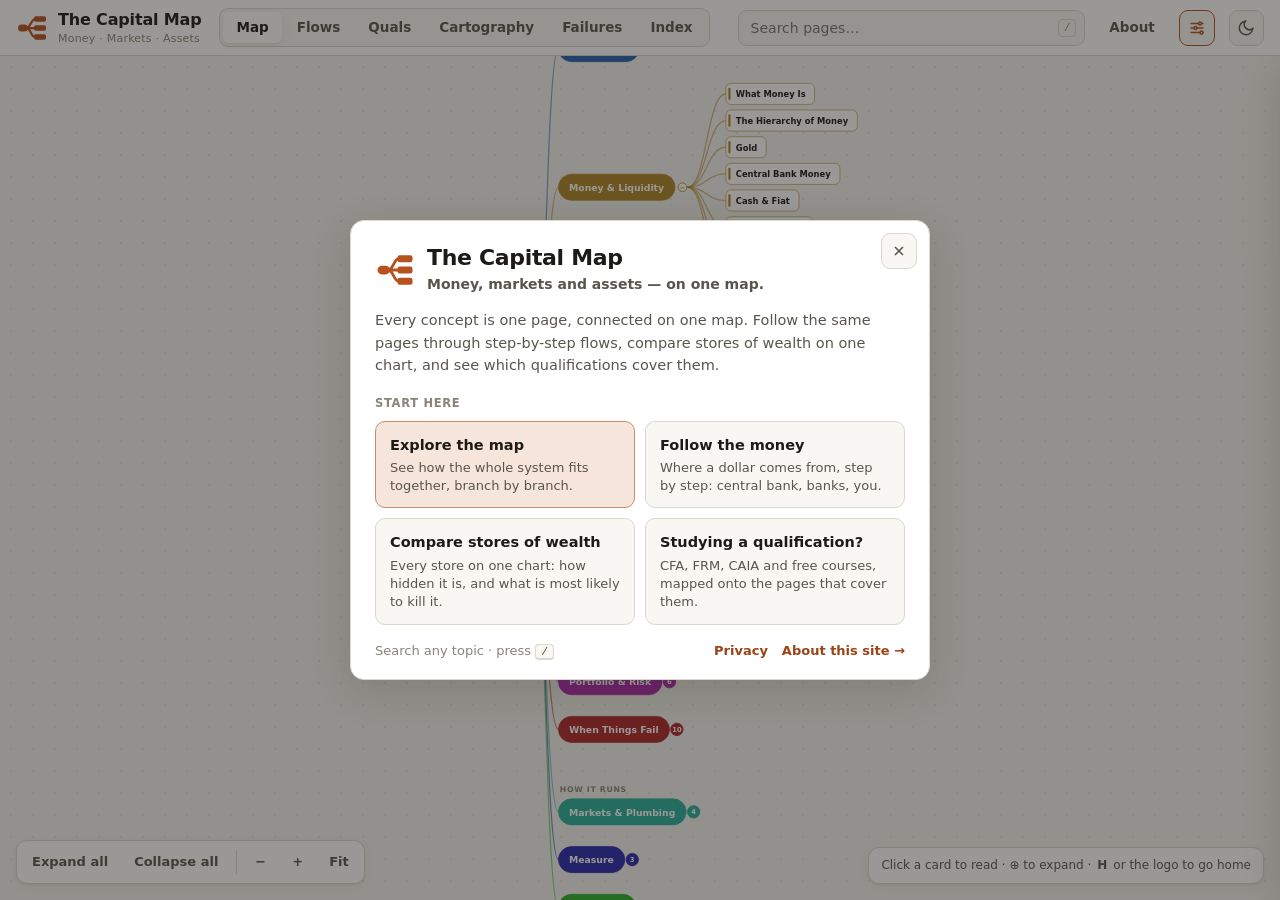
==== commit fe292193: "Failures view: the failure ladder, a store x rung matrix, and a SQLite export Rung pages carry rung," ====
--- a/index.html
+++ b/index.html
@@ -41,6 +41,7 @@
       <button class="tab" data-view="jobs" hidden>Jobs</button>
       <button class="tab" data-view="quals" title="Qualifications">Quals</button>
       <button class="tab" data-view="cartography" title="Cartography of Wealth: stores plotted by risk"><span class="tab-long">Cartography</span><span class="tab-short">Chart</span></button>
+      <button class="tab" data-view="failures" title="When Things Fail: the failure ladder"><span class="tab-long">Failures</span><span class="tab-short">Ladder</span></button>
       <button class="tab" data-view="index">Index</button>
     </nav>
     <div class="focus-chip" id="focus-chip" hidden>
@@ -103,6 +104,7 @@
   <section id="jobs-view" class="view"><div class="scroll"><div class="wrap" id="jobs-body"></div></div></section>
   <section id="quals-view" class="view"><div class="scroll"><div class="wrap" id="quals-body"></div></div></section>
   <section id="cartography-view" class="view"><div class="scroll"><div class="wrap" id="cartography-body"></div></div></section>
+  <section id="failures-view" class="view"><div class="scroll"><div class="wrap" id="failures-body"></div></div></section>
   <section id="index-view" class="view"><div class="scroll"><div class="wrap" id="index-body"></div></div></section>
   <section id="about-view" class="view"><div class="scroll"><div class="wrap" id="about-body"></div></div></section>
   <section id="privacy-view" class="view"><div class="scroll"><div class="wrap" id="privacy-body"></div></div></section>
--- a/assets/styles.css
+++ b/assets/styles.css
@@ -436,7 +436,7 @@
   .search:focus-within input::placeholder { color: var(--text-3); }
 }
 @media (max-width: 380px) { .brand { display: none; } }
-/* Five tabs + search + settings + theme must fit on a phone: drop the logo, tighten tabs and icon buttons */
+/* Six tabs + search + settings + theme must fit on a phone (see the Failures tab rules at the end): drop the logo, tighten tabs and icon buttons */
 @media (max-width: 480px) {
   .brand { display: none; }
   .tab { padding: 5px 6px; font-size: 12.5px; }
@@ -643,3 +643,87 @@
 .cart-table .dot { display: inline-block; width: 9px; height: 9px; border-radius: 50%; margin-right: 7px; }
 .tab-short { display: none; }
 @media (max-width: 480px) { .tab-long { display: none; } .tab-short { display: inline; } }
+
+/* Quals coverage: mapped (solid), partly mapped (striped), not mapped yet (empty track); out of scope isn't counted */
+.cov-summary { border: 1px solid var(--border); background: var(--surface); border-radius: var(--radius); padding: 16px 18px; margin: 0 0 24px; box-shadow: var(--shadow); }
+.cov-title { margin: 0; font-size: 15px; font-weight: 600; color: var(--text-2); }
+.cov-title b { font-size: 26px; font-weight: 800; color: var(--text); margin-right: 4px; vertical-align: -2px; }
+.cov-bar { display: flex; height: 8px; border-radius: 4px; background: var(--surface-2); border: 1px solid var(--border); overflow: hidden; margin-top: 10px; }
+.cov-bar i, .cov-key i { display: block; background: var(--accent); }
+.cov-bar i { height: 100%; }
+.cov-bar .cov-partial, .cov-key .cov-partial { background: repeating-linear-gradient(135deg, var(--accent) 0 3px, var(--accent-soft) 3px 6px); }
+.cov-key .cov-none { background: var(--surface-2); border: 1px solid var(--border-strong); }
+.cov-keys { display: flex; flex-wrap: wrap; gap: 4px 16px; margin-top: 8px; font-size: 12.5px; color: var(--text-2); }
+.cov-key { display: inline-flex; align-items: center; gap: 6px; }
+.cov-key i { width: 11px; height: 11px; border-radius: 2px; box-sizing: border-box; }
+.cov-key-out { color: var(--text-3); }
+.cov-def { margin: 12px 0 0; font-size: 13px; color: var(--text-2); }
+.cov-meta { font-size: 12.5px; font-weight: 600; color: var(--text-2); }
+.flow-card .cov-meta { margin-top: 10px; }
+.flow-card .cov-bar { height: 6px; margin-top: 6px; }
+.cov-detail { margin: 6px 0 18px; max-width: 560px; }
+.mod-pages { font-size: 12.5px; font-weight: 600; color: var(--text-2); }
+.mod-state { font-size: 11px; font-weight: 700; letter-spacing: .04em; text-transform: uppercase; padding: 1px 7px; border-radius: 999px; border: 1px solid var(--accent); color: var(--accent); background: repeating-linear-gradient(135deg, transparent 0 3px, var(--accent-soft) 3px 6px); }
+.mod-jump.st-mapped { border-color: var(--accent); }
+.mod-jump.st-partial { border-color: var(--accent); background: repeating-linear-gradient(135deg, var(--surface) 0 3px, var(--accent-soft) 3px 6px); }
+.mod-jump.st-none { border-style: dashed; color: var(--text-3); }
+.mod-jump.st-out { color: var(--text-3); text-decoration: line-through; opacity: .75; }
+@media (max-width: 480px) { .cov-summary { padding: 14px; } .cov-title b { font-size: 22px; } }
+
+/* Failures view: the ladder (top rung first) and the store × rung matrix */
+.ladder { list-style: none; margin: 0 0 28px; padding: 0; display: flex; flex-direction: column; gap: 6px; }
+.rung { display: grid; grid-template-columns: 34px minmax(0, 1fr) minmax(0, 1.1fr); gap: 4px 14px; align-items: center; padding: 10px 14px; border: 1px solid var(--border); border-left: 4px solid color-mix(in srgb, var(--accent) calc(var(--rh) * 100%), var(--border)); border-radius: var(--radius); background: var(--surface); }
+.rung-n { display: inline-grid; place-items: center; width: 30px; height: 30px; border-radius: 50%; font-weight: 800; font-size: 14px; color: var(--text); background: color-mix(in srgb, var(--accent) calc(var(--rh) * 55%), var(--surface-2)); }
+.rung-name { font-weight: 700; color: var(--text); text-decoration: none; }
+.rung-name:hover { color: var(--link); text-decoration: underline; }
+.rung-page { margin-left: 8px; font-size: 12.5px; color: var(--text-3); }
+.rung-bs { font-size: 13px; color: var(--text-2); margin-top: 2px; }
+.rung-hits { display: flex; flex-wrap: wrap; gap: 5px; }
+.rung-hits .none { font-size: 12.5px; color: var(--text-3); }
+.chip.store-chip, .chip.rung-chip { display: inline-flex; align-items: center; gap: 5px; text-decoration: none; color: var(--text-2); cursor: pointer; }
+.chip.store-chip:hover, .chip.rung-chip:hover { color: var(--text); border-color: var(--border-strong); }
+.chip.rung-chip b { color: var(--accent); }
+.store-chip .dot, .fm-store-link .dot { width: 8px; height: 8px; border-radius: 50%; flex: none; }
+.fm-note { margin-bottom: 14px; }
+.fm-wrap { border: 1px solid var(--border); border-radius: var(--radius); background: var(--surface); }
+.fail-matrix { border-collapse: collapse; width: 100%; font-size: 13px; }
+.fail-matrix th, .fail-matrix td { padding: 7px 6px; border-bottom: 1px solid var(--border); text-align: center; }
+.fail-matrix thead th { font-size: 12px; color: var(--text-3); font-weight: 700; white-space: nowrap; }
+.fail-matrix .fm-rung a { color: var(--text-2); text-decoration: none; display: inline-block; min-width: 18px; }
+.fail-matrix .fm-rung a:hover { color: var(--link); }
+.fail-matrix .fm-store { position: sticky; left: 0; z-index: 1; background: var(--surface); text-align: left; white-space: nowrap; padding-left: 12px; }
+.fail-matrix tbody tr:hover td, .fail-matrix tbody tr:hover th { background: var(--surface-2); }
+.fm-store-link { display: inline-flex; align-items: center; gap: 7px; font-weight: 600; color: var(--text); text-decoration: none; cursor: pointer; }
+.fm-store-link:hover { color: var(--link); }
+.fm-dot { display: inline-block; width: 12px; height: 12px; border-radius: 50%; background: var(--accent); vertical-align: middle; }
+.fail-matrix .fm-count { font-weight: 700; color: var(--text-2); }
+.fail-matrix .fm-killer { text-align: left; color: var(--text-2); min-width: 220px; }
+.fail-matrix tfoot th { text-align: left; padding-left: 12px; font-size: 12px; color: var(--text-3); position: sticky; left: 0; background: var(--surface); }
+.fail-matrix tfoot td, .fail-matrix tfoot th { border-bottom: 0; }
+.fm-key { columns: 3 200px; margin: 12px 0 0; padding: 0; list-style: none; font-size: 12.5px; color: var(--text-2); }
+.fm-key b { display: inline-block; min-width: 20px; color: var(--accent); }
+.fm-data { margin-top: 18px; }
+.cart-ladder { margin-top: 6px; }
+.cart-ladder .chips { display: inline-flex; flex-wrap: wrap; gap: 5px; margin: 4px 0 0; }
+@media (max-width: 700px) {
+  .rung { grid-template-columns: 34px minmax(0, 1fr); }
+  .rung-hits { grid-column: 2; }
+}
+.chip.store-chip, .chip.rung-chip { font-family: var(--font); font-size: 12.5px; }
+#failures-body .view-sub a { color: var(--link); }
+/* Phone header with six tabs: a short Failures label ("Ladder") and slightly tighter tabs and icon buttons */
+@media (max-width: 480px) {
+  .tab { padding: 5px 4px; }
+  .topbar .icon-btn { width: 32px; height: 32px; }
+  .search { flex: 0 0 32px; }
+  .search input { height: 32px; }
+}
+@media (max-width: 400px) { .topbar { gap: 4px; padding: 0 6px; } .tab { padding: 5px 3px; font-size: 11.5px; } }
+@media (max-width: 350px) {
+  .tab { padding: 5px 2px; font-size: 11px; }
+  .topbar .icon-btn { width: 30px; height: 30px; }
+  .search { flex: 0 0 30px; }
+  .search input { height: 30px; }
+}
+.fm-hint { display: none; font-size: 12.5px; color: var(--text-3); margin: 0 0 6px; }
+@media (max-width: 860px) { .fm-hint { display: block; } }
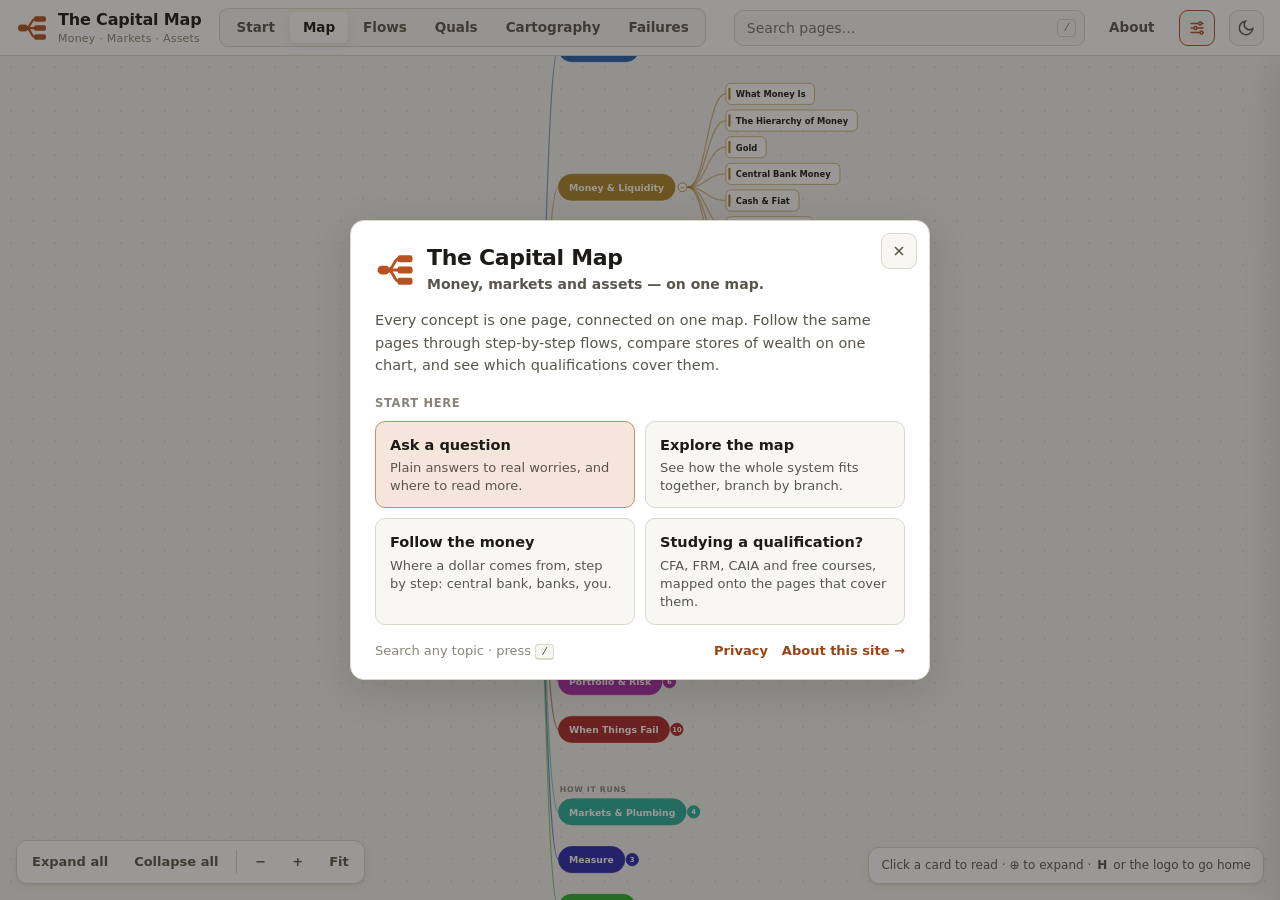
==== commit d02cfd2e: "Questions layer: a Start view of plain questions as the front door Newcomers arrive with worries, no" ====
--- a/index.html
+++ b/index.html
@@ -36,13 +36,13 @@
       <div class="brand-text">The Capital Map<small>Money · Markets · Assets</small></div>
     </a>
     <nav class="tabs" aria-label="Views">
+      <button class="tab" data-view="start" title="Start here: plain questions and answers">Start</button>
       <button class="tab" data-view="map" title="Map — press again to go home">Map</button>
       <button class="tab" data-view="flows">Flows</button>
       <button class="tab" data-view="jobs" hidden>Jobs</button>
       <button class="tab" data-view="quals" title="Qualifications">Quals</button>
       <button class="tab" data-view="cartography" title="Cartography of Wealth: stores plotted by risk"><span class="tab-long">Cartography</span><span class="tab-short">Chart</span></button>
       <button class="tab" data-view="failures" title="When Things Fail: the failure ladder"><span class="tab-long">Failures</span><span class="tab-short">Ladder</span></button>
-      <button class="tab" data-view="index">Index</button>
     </nav>
     <div class="focus-chip" id="focus-chip" hidden>
       <button class="fc-main" data-path="" title="Job focus — open this job">Focus: <b id="focus-chip-label"></b></button>
@@ -74,6 +74,7 @@
         <p class="sm-note sm-qual">Highlights the pages a qualification covers. Its modules are mapped page by page on the <b>Quals</b> tab.</p>
         <a class="sm-about" data-view="about" href="#/about">About The Capital Map — what this is, and what it isn't →</a>
         <a class="sm-privacy" data-view="privacy" href="#/privacy">Privacy</a>
+        <a class="sm-privacy sm-index" data-view="index" href="#/index">Index: every page, A–Z</a>
       </div>
     </div>
     <button id="theme-btn" class="icon-btn" title="Toggle light / dark" aria-label="Toggle theme">
@@ -100,6 +101,7 @@
     </div>
   </section>
 
+  <section id="start-view" class="view"><div class="scroll"><div class="wrap" id="start-body"></div></div></section>
   <section id="flows-view" class="view"><div class="scroll"><div class="wrap" id="flows-body"></div></div></section>
   <section id="jobs-view" class="view"><div class="scroll"><div class="wrap" id="jobs-body"></div></div></section>
   <section id="quals-view" class="view"><div class="scroll"><div class="wrap" id="quals-body"></div></div></section>
@@ -143,9 +145,9 @@
       <p class="wc-desc" id="wc-desc">Every concept is one page, connected on one map. Follow the same pages through step-by-step flows, compare stores of wealth on one chart, and see which qualifications cover them.</p>
       <div class="wc-label" id="wc-start">Start here</div>
       <nav class="wc-choices" aria-labelledby="wc-start">
-        <a class="wc-choice primary" href="#/map" data-wc="map"><b>Explore the map</b><span>See how the whole system fits together, branch by branch.</span></a>
+        <a class="wc-choice primary" href="#/start" data-wc="start"><b>Ask a question</b><span>Plain answers to real worries, and where to read more.</span></a>
+        <a class="wc-choice" href="#/map" data-wc="map"><b>Explore the map</b><span>See how the whole system fits together, branch by branch.</span></a>
         <a class="wc-choice" href="#/flows/where-money-comes-from" data-wc="flow"><b>Follow the money</b><span>Where a dollar comes from, step by step: central bank, banks, you.</span></a>
-        <a class="wc-choice" href="#/cartography" data-wc="cartography"><b>Compare stores of wealth</b><span>Every store on one chart: how hidden it is, and what is most likely to kill it.</span></a>
         <a class="wc-choice" href="#/quals" data-wc="quals"><b>Studying a qualification?</b><span>CFA, FRM, CAIA and free courses, mapped onto the pages that cover them.</span></a>
       </nav>
       <p class="wc-foot"><span>Search any topic<span class="wc-kbd"> · press <kbd>/</kbd></span></span><span class="wc-links"><a href="#/privacy" data-wc="privacy">Privacy</a><a href="#/about" data-wc="about">About this site →</a></span></p>
--- a/assets/styles.css
+++ b/assets/styles.css
@@ -54,7 +54,7 @@
 :where(a) { color: var(--link); }
 /* Navigation elements are real links (so Ctrl/Cmd+click opens a new tab) but look exactly like the buttons
    they replaced. :where() keeps this at zero specificity, so every class-based rule still wins. */
-:where(a:not(.wl)[data-page], a[data-path], a[data-qual], a[data-flow], a[data-mapto], a.result) {
+:where(a:not(.wl)[data-page], a[data-path], a[data-qual], a[data-flow], a[data-mapto], a[data-question], a.result) {
   color: inherit; text-decoration: none; cursor: pointer; font: inherit; display: inline-block; box-sizing: border-box;
 }
 /* buttons centre their content vertically when stretched by a grid; the card links that replaced them do the same */
@@ -606,10 +606,10 @@
 @media (max-width: 760px) { .about-stats { grid-template-columns: repeat(2, minmax(0, 1fr)); } }
 
 /* Cartography of Wealth box on a page (tier, killer, traits) */
-.cart-note { margin: 12px 0 16px; padding: 10px 12px; border-left: 3px solid var(--accent); background: var(--accent-soft); border-radius: 6px; font-size: 14px; line-height: 1.5; }
-.cart-note .cart-tier { font-size: 11.5px; font-weight: 800; letter-spacing: .06em; text-transform: uppercase; margin-bottom: 4px; }
-.cart-note .chips { margin: 6px 0 0; }
-.cart-note .cart-foot { margin-top: 6px; font-size: 12px; opacity: .75; }
+.cart-note, .rung-note { margin: 12px 0 16px; padding: 10px 12px; border-left: 3px solid var(--accent); background: var(--accent-soft); border-radius: 6px; font-size: 14px; line-height: 1.5; }
+.cart-note .cart-tier, .rung-note .cart-tier { font-size: 11.5px; font-weight: 800; letter-spacing: .06em; text-transform: uppercase; margin-bottom: 4px; }
+.cart-note .chips, .rung-note .chips { margin: 6px 0 0; }
+.cart-note .cart-foot, .rung-note .cart-foot { margin-top: 6px; font-size: 12px; opacity: .75; }
 
 /* Qualifications: placeholders and module notes */
 .planned-tag { display: inline-block; vertical-align: middle; margin-left: 8px; padding: 2px 8px; border-radius: 999px; font-size: 11px; font-weight: 700; letter-spacing: .05em; text-transform: uppercase; border: 1px dashed var(--accent); color: var(--accent); }
@@ -727,3 +727,28 @@
 }
 .fm-hint { display: none; font-size: 12.5px; color: var(--text-3); margin: 0 0 6px; }
 @media (max-width: 860px) { .fm-hint { display: block; } }
+
+/* Flows: a planned flow is an outline (steps and pages set, detail still to come) */
+.flow-card.planned { border-style: dashed; }
+.flow-outline-note { margin: 0 0 14px; }
+
+/* Start view: plain-language questions */
+.q-card h3 { font-size: 16px; line-height: 1.35; }
+.q-group { color: var(--accent); }
+.q-answer { font-size: 17px; line-height: 1.6; max-width: 720px; }
+.q-answer p { margin: 0 0 12px; }
+.q-route .q-step { display: grid; grid-template-columns: 28px minmax(180px, 320px) 1fr; align-items: baseline; gap: 4px 10px; padding: 9px 4px; border-bottom: 1px solid var(--border); }
+.q-route .q-step .pi-n { font-size: 12px; color: var(--text-3); font-variant-numeric: tabular-nums; text-align: right; }
+.q-route .q-step .pi-title { all: unset; cursor: pointer; font-weight: 600; display: inline-flex; align-items: baseline; gap: 7px; }
+.q-route .q-step .pi-title:hover { color: var(--link); }
+.q-route .q-step .pi-title .dot { width: 8px; height: 8px; border-radius: 50%; flex: none; transform: translateY(-1px); }
+.q-route .q-step .pi-note { font-size: 13.5px; color: var(--text-2); }
+.start-more { margin-top: 28px; }
+.start-more a { color: var(--link); cursor: pointer; }
+.chip.answer-chip { font-family: var(--font); font-weight: 600; text-decoration: none; color: var(--text); cursor: pointer; border-style: dashed; border-color: color-mix(in srgb, var(--accent) 55%, var(--border)); }
+.chip.answer-chip:hover { border-style: solid; border-color: var(--accent); }
+@media (max-width: 640px) {
+  .q-route .q-step { grid-template-columns: 24px 1fr; }
+  .q-route .q-step .pi-note { grid-column: 2; }
+  .q-answer { font-size: 16px; }
+}
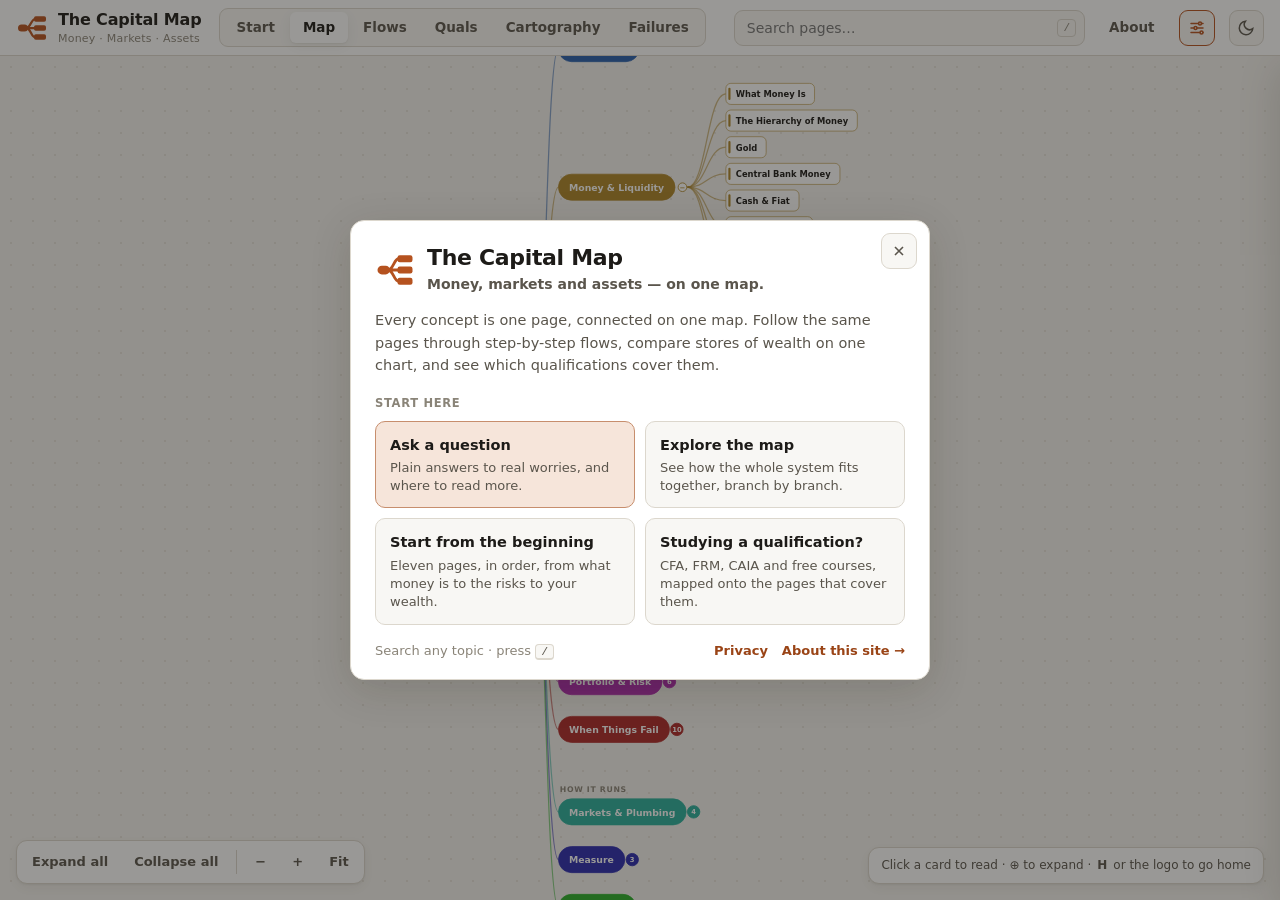
==== commit ee7b8ae9: "Start from the beginning: a beginner path with ticks (3 of 3) A reading path for newcomers, shown at" ====
--- a/index.html
+++ b/index.html
@@ -74,7 +74,7 @@
         <p class="sm-note sm-qual">Highlights the pages a qualification covers. Its modules are mapped page by page on the <b>Quals</b> tab.</p>
         <a class="sm-about" data-view="about" href="#/about">About The Capital Map — what this is, and what it isn't →</a>
         <a class="sm-privacy" data-view="privacy" href="#/privacy">Privacy</a>
-        <a class="sm-privacy sm-index" data-view="index" href="#/index">Index: every page, A–Z</a>
+        <a class="sm-index" data-view="index" href="#/index">Index: every page, A–Z</a>
       </div>
     </div>
     <button id="theme-btn" class="icon-btn" title="Toggle light / dark" aria-label="Toggle theme">
@@ -147,7 +147,7 @@
       <nav class="wc-choices" aria-labelledby="wc-start">
         <a class="wc-choice primary" href="#/start" data-wc="start"><b>Ask a question</b><span>Plain answers to real worries, and where to read more.</span></a>
         <a class="wc-choice" href="#/map" data-wc="map"><b>Explore the map</b><span>See how the whole system fits together, branch by branch.</span></a>
-        <a class="wc-choice" href="#/flows/where-money-comes-from" data-wc="flow"><b>Follow the money</b><span>Where a dollar comes from, step by step: central bank, banks, you.</span></a>
+        <a class="wc-choice" href="#/start/start-here" data-wc="path"><b>Start from the beginning</b><span>Eleven pages, in order, from what money is to the risks to your wealth.</span></a>
         <a class="wc-choice" href="#/quals" data-wc="quals"><b>Studying a qualification?</b><span>CFA, FRM, CAIA and free courses, mapped onto the pages that cover them.</span></a>
       </nav>
       <p class="wc-foot"><span>Search any topic<span class="wc-kbd"> · press <kbd>/</kbd></span></span><span class="wc-links"><a href="#/privacy" data-wc="privacy">Privacy</a><a href="#/about" data-wc="about">About this site →</a></span></p>
--- a/assets/styles.css
+++ b/assets/styles.css
@@ -540,8 +540,8 @@
 .about-body { max-width: 820px; }
 .sm-about { display: block; margin-top: 14px; padding-top: 10px; border-top: 1px solid var(--border); font-size: 13px; font-weight: 600; color: var(--accent); text-decoration: none; }
 .sm-about:hover { text-decoration: underline; }
-.sm-privacy { display: block; margin-top: 6px; font-size: 12.5px; color: var(--text-3); text-decoration: none; }
-.sm-privacy:hover { color: var(--text-2); text-decoration: underline; }
+.sm-privacy, .sm-index { display: block; margin-top: 6px; font-size: 12.5px; color: var(--text-3); text-decoration: none; }
+.sm-privacy:hover, .sm-index:hover { color: var(--text-2); text-decoration: underline; }
 .legend span[hidden] { display: none; }
 .wc-links { display: inline-flex; gap: 14px; }
 a.about-link { color: var(--link); cursor: pointer; font-weight: 600; }
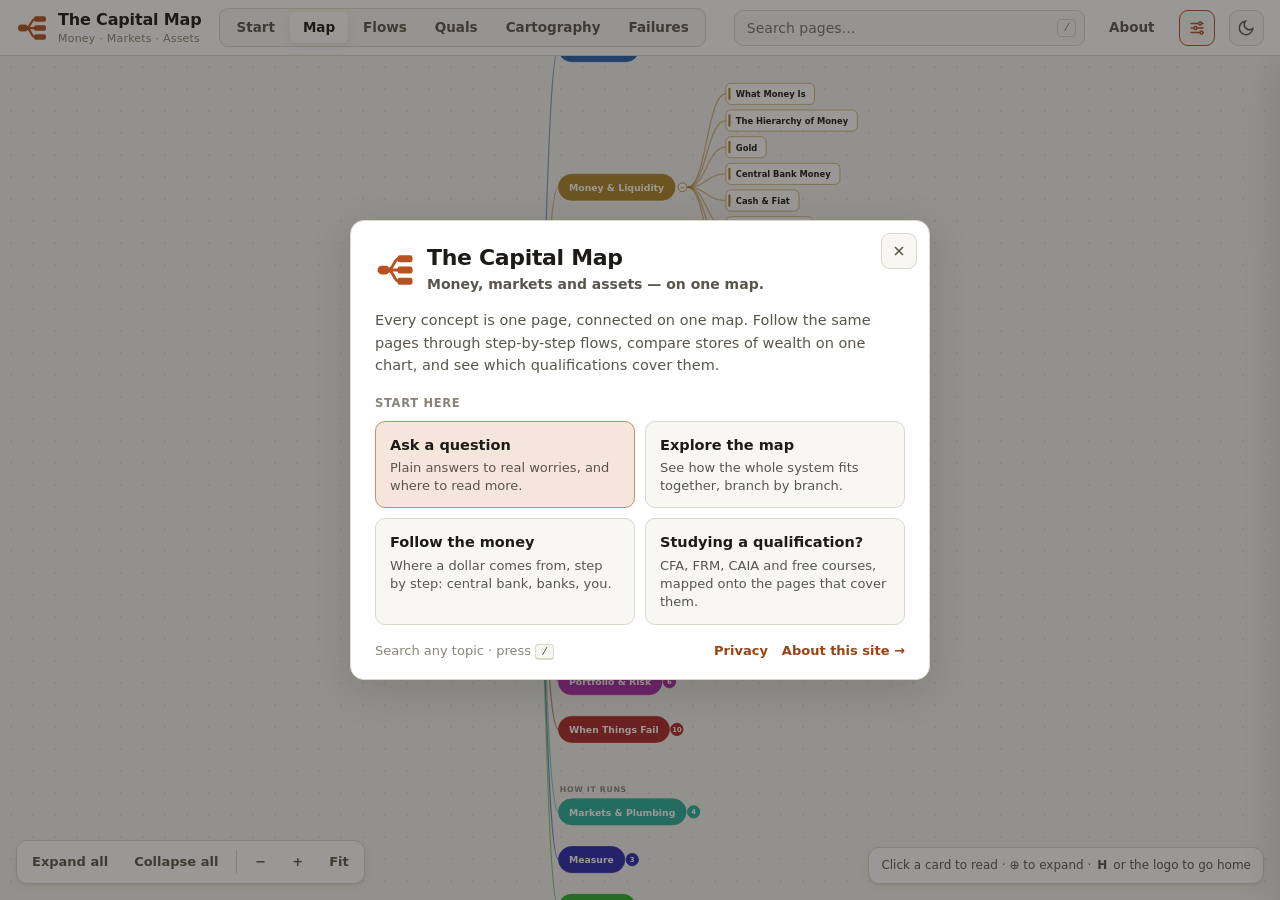
==== commit a13988b5: "Merge pull request #24 from wenflip/questions-branch Questions layer: a Start view of plain question" ====
--- a/index.html
+++ b/index.html
@@ -147,7 +147,7 @@
       <nav class="wc-choices" aria-labelledby="wc-start">
         <a class="wc-choice primary" href="#/start" data-wc="start"><b>Ask a question</b><span>Plain answers to real worries, and where to read more.</span></a>
         <a class="wc-choice" href="#/map" data-wc="map"><b>Explore the map</b><span>See how the whole system fits together, branch by branch.</span></a>
-        <a class="wc-choice" href="#/start/start-here" data-wc="path"><b>Start from the beginning</b><span>Eleven pages, in order, from what money is to the risks to your wealth.</span></a>
+        <a class="wc-choice" href="#/flows/where-money-comes-from" data-wc="flow"><b>Follow the money</b><span>Where a dollar comes from, step by step: central bank, banks, you.</span></a>
         <a class="wc-choice" href="#/quals" data-wc="quals"><b>Studying a qualification?</b><span>CFA, FRM, CAIA and free courses, mapped onto the pages that cover them.</span></a>
       </nav>
       <p class="wc-foot"><span>Search any topic<span class="wc-kbd"> · press <kbd>/</kbd></span></span><span class="wc-links"><a href="#/privacy" data-wc="privacy">Privacy</a><a href="#/about" data-wc="about">About this site →</a></span></p>
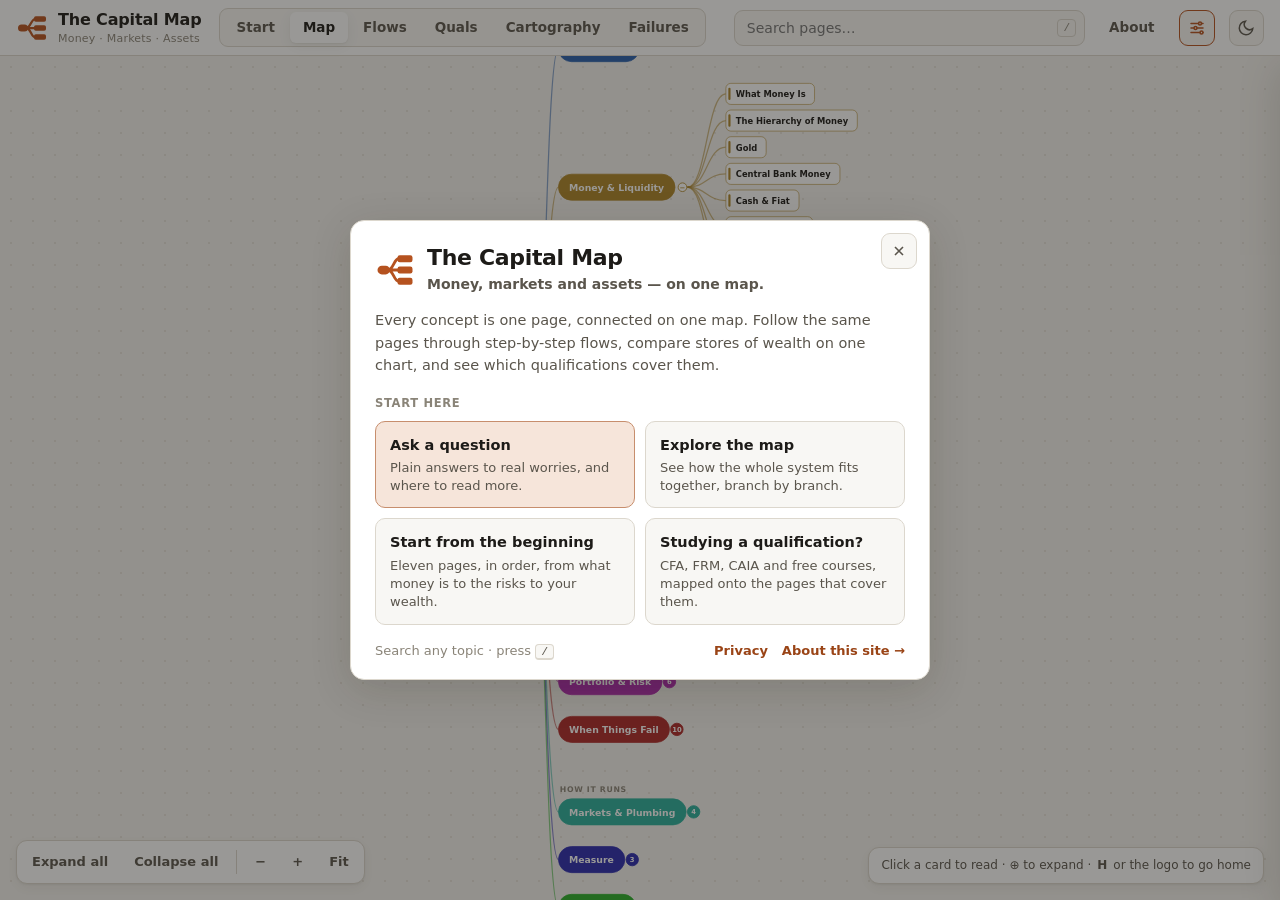
==== commit 310b9a15: "Merge pull request #26 from wenflip/path-branch Start from the beginning: a beginner path with ticks" ====
--- a/index.html
+++ b/index.html
@@ -147,7 +147,7 @@
       <nav class="wc-choices" aria-labelledby="wc-start">
         <a class="wc-choice primary" href="#/start" data-wc="start"><b>Ask a question</b><span>Plain answers to real worries, and where to read more.</span></a>
         <a class="wc-choice" href="#/map" data-wc="map"><b>Explore the map</b><span>See how the whole system fits together, branch by branch.</span></a>
-        <a class="wc-choice" href="#/flows/where-money-comes-from" data-wc="flow"><b>Follow the money</b><span>Where a dollar comes from, step by step: central bank, banks, you.</span></a>
+        <a class="wc-choice" href="#/start/start-here" data-wc="path"><b>Start from the beginning</b><span>Eleven pages, in order, from what money is to the risks to your wealth.</span></a>
         <a class="wc-choice" href="#/quals" data-wc="quals"><b>Studying a qualification?</b><span>CFA, FRM, CAIA and free courses, mapped onto the pages that cover them.</span></a>
       </nav>
       <p class="wc-foot"><span>Search any topic<span class="wc-kbd"> · press <kbd>/</kbd></span></span><span class="wc-links"><a href="#/privacy" data-wc="privacy">Privacy</a><a href="#/about" data-wc="about">About this site →</a></span></p>
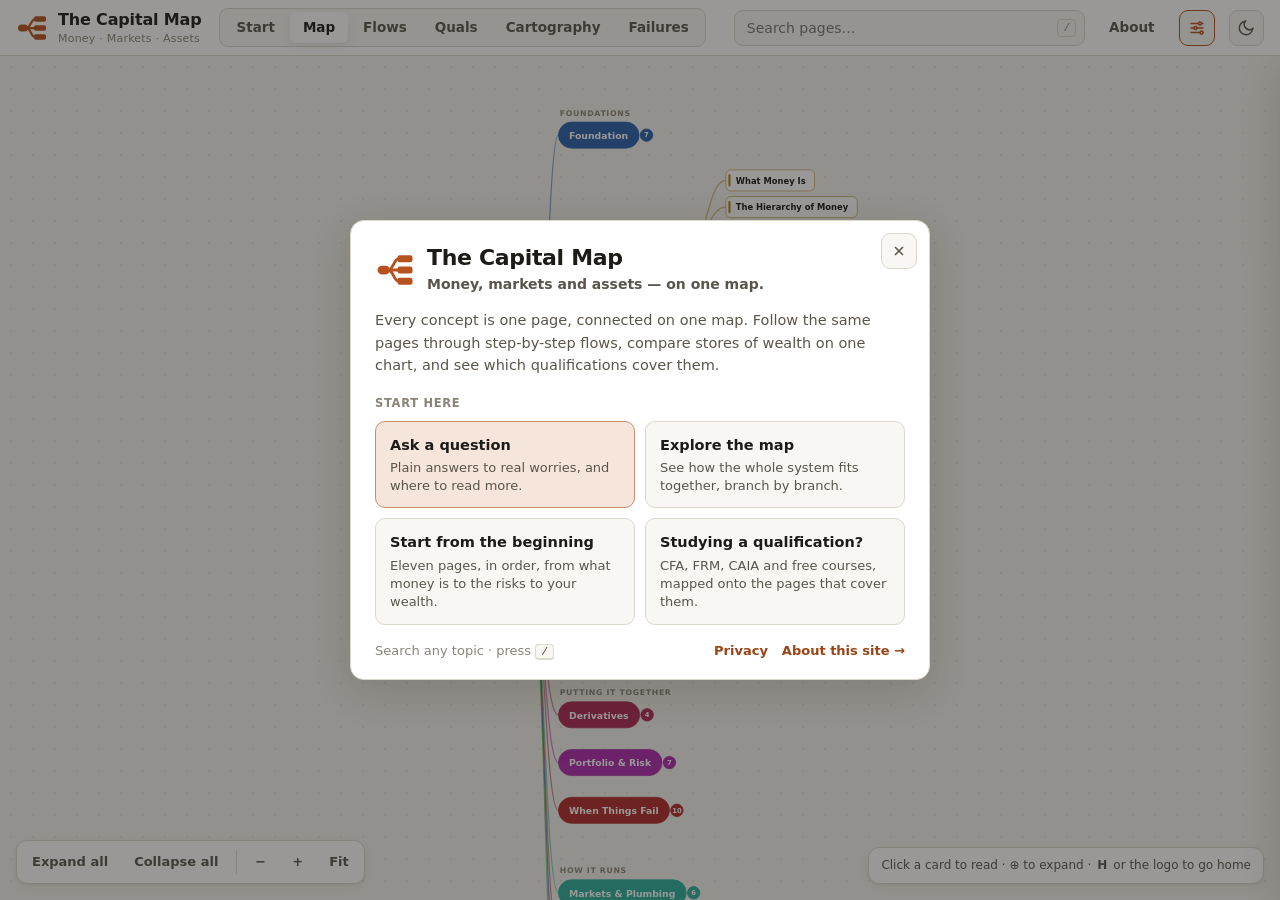
==== commit 0affedb1: "Update index.html" ====
--- a/index.html
+++ b/index.html
@@ -1,6 +1,6 @@
 <!doctype html>
 <html lang="en">
-<head>
+<head>  
   <meta charset="utf-8">
   <meta name="viewport" content="width=device-width, initial-scale=1">
   <meta name="robots" content="noindex, nofollow, noarchive">
--- a/assets/styles.css
+++ b/assets/styles.css
@@ -752,3 +752,14 @@
   .q-route .q-step .pi-note { grid-column: 2; }
   .q-answer { font-size: 16px; }
 }
+
+/* Figures in page content: SVGs from assets/figures/, a light card that opens full size when tapped */
+.content figure.fig { margin: 18px 0 22px; }
+.content .fig-link { display: block; border-radius: 14px; cursor: zoom-in; }
+.content .fig-link:focus-visible { outline: 2px solid var(--accent); outline-offset: 3px; }
+.content figure.fig img { display: block; width: 100%; max-width: 560px; height: auto; margin: 0 auto; border-radius: 14px; }
+.content figure.fig figcaption { max-width: 560px; margin: 8px auto 0; font-size: 13px; line-height: 1.5; color: var(--text-2); }
+.content .fig-hint { display: none; color: var(--text-3); }
+@media (max-width: 860px) { .content .fig-hint { display: inline; } }
+@media (prefers-color-scheme: dark) { :root:not([data-theme="light"]) .content figure.fig img { filter: brightness(.9); } }
+:root[data-theme="dark"] .content figure.fig img { filter: brightness(.9); }
